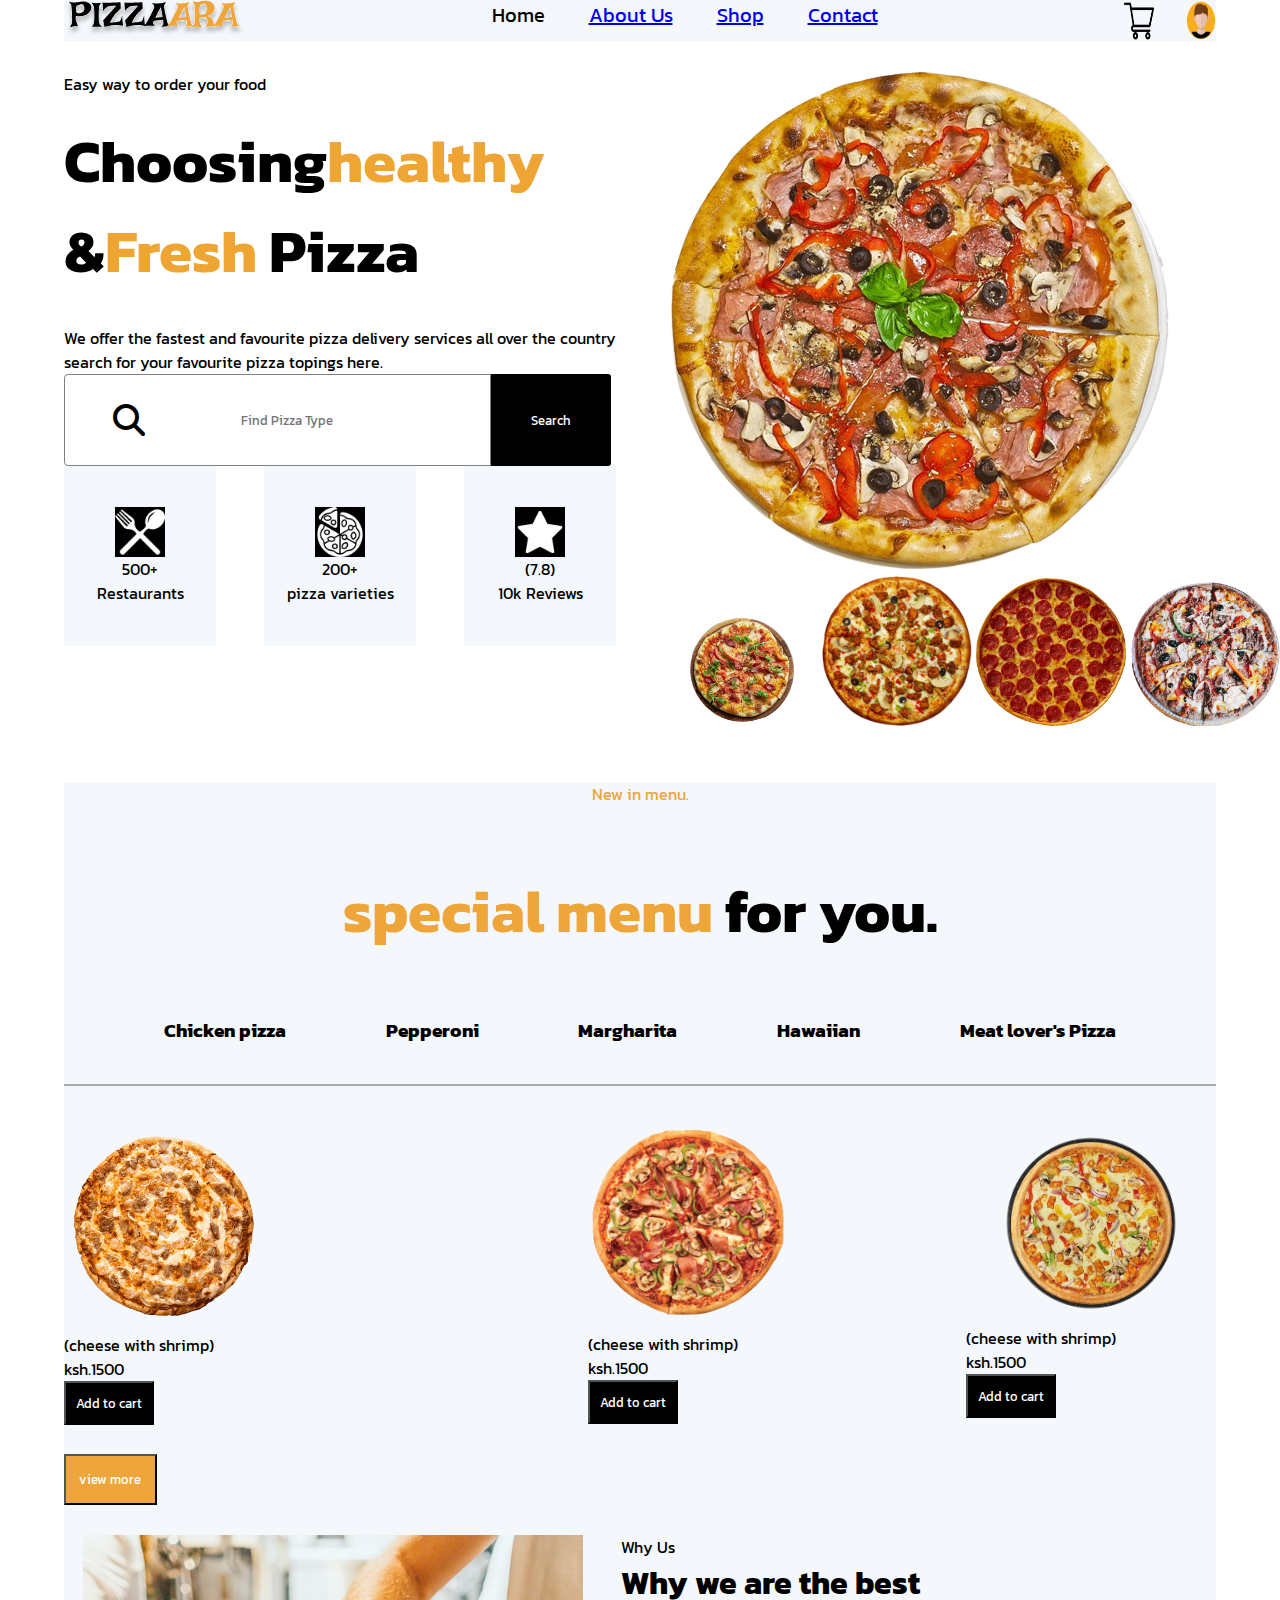
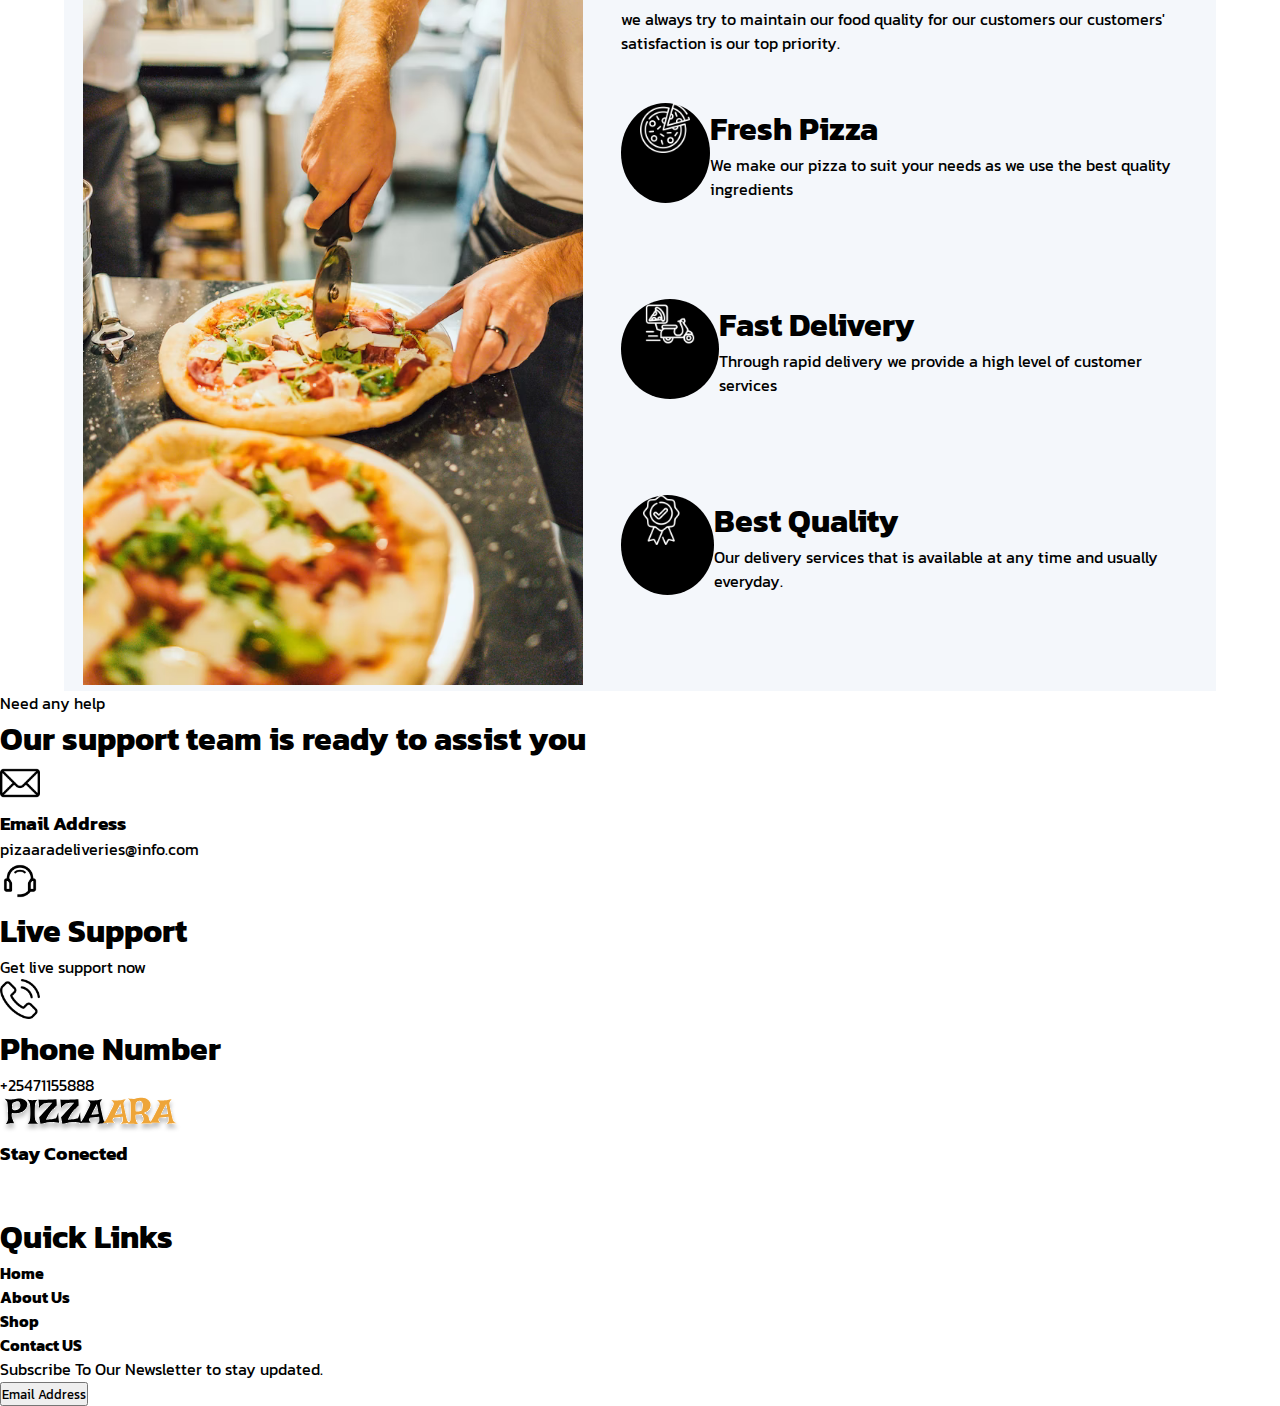
==== index.html @ da9a098f "corrected  an error" ====
<!DOCTYPE html>
<html lang="en">
  <head>
    <meta charset="UTF-8" />
    <meta name="viewport" content="width=device-width, initial-scale=1.0" />
    <link rel="stylesheet" href="//cdnjs.cloudflare.com/ajax/libs/font-awesome/6.5.1/css/all.min.css">
    <link rel="stylesheet" href="css/style.css" />
    <title>pizzara deliveries</title>
  </head>
  <body>
    <header>
      <nav>
        <div class="container">
          <div class="nav__container">
            <div class="nav__left">
              <img src="images/logo.svg" alt="pizzara logo" />
            </div>
            <div class="nav__center">
              <ul>
                <li class="nav__li">Home</li>
                <li><a href="#">About Us</a></li>
                <li><a href="#">Shop</a></li>
                <li><a href="#">Contact</a></li>
              </ul>
            </div>
            <div class="nav__right">
              <img src="images/shopping-cart.png" alt="cart icon"width="30px">
              <img src="images/avatar.png" alt="potrait icon" width="30px">
            </div>
          </div>
        </div>
      </nav>
      <hero>
        <div class="hero__left">
        <p>Easy way to order your food</p>
        <h1 class="hero__header">Choosing<span class="text__orange">healthy</span><br>&<span class=text__orange>Fresh</span> Pizza</h1>
        <p class="hero__left__paragraph">We offer the fastest and favourite pizza delivery services all over the country<br>search for your favourite pizza topings here.</p>
       <form class="form-container">
        <div class="hero__form">
        <i class="fa-solid fa-magnifying-glass"></i>
        <input type="search" placeholder="Find Pizza Type" />
        </div>
<div>
        <button class="btn-search">Search</button>
      </div>
        </form>
          <div class="hero__container">

        <div class="hero__cutlery">
          <img class=hero__image src="images/cutlery.png" alt="cutlery image"width="50px">
          <p>500+</p>
          <p>Restaurants</p>
                  </div>

<div class="hero__pizzasign">
  <img class="hero__image" src="images/varieties.png" alt="variety of pizza image"width="50px">
  <p>200+</p>
  <p>pizza varieties</p>
</div>

<div class="hero__starsign">
<img class="hero__image" src="images/star.png" alt="image of a star sign"width="50px">
<p>(7.8)</p>
<p>10k Reviews</p>
</div>
</div>
                </div>
      
      <div class="hero__right">
        <div class="hero__right__image">
          <img src="images/hero-pizza.png" alt="pizza image">
        </div>
          <img src="images/pizza-1.png" alt="pizza-1"width="150px">
          <img src="images/pizza-2.png" alt="pizza-2"width="150px">
          <img src="images/pizza-3.png" alt="pizza-3"width="150px">
          <img src="images/pizza-4.png" alt="pizza-4"width="150px">
        </div>
      
      </hero>
     
    </header>
    <main>

      <section class="menu">
        <div class="container">
          <div>
        
          <p style="color:#eea539;text-align: center;">New in menu.</p>
          <h1 style="text-align: center;font-size:60px;margin:1em 0;"><span style="color:#eea539">special menu</span> for you.</h1>
          </div>
          <div class="category">
           <h3>Chicken pizza</h3>
          <h3>Pepperoni</h3>
          <h3>Margharita</h3>
          <h3>Hawaiian</h3>
          <h3>Meat lover's Pizza</h3>
          </div>
          <div class="category-border"></div>

<div class="menu__container">
          <div class="bbq__image">
          <img src="images/barbecue-chicken-pizza.png" alt="chicken-pizza image"width=200px>
          <P>(cheese with shrimp)</p>
            <p>ksh.1500</p>
            <button class="image__button">Add to cart</button>

          </div>
          <div class="tandoori__image">
            <img src="images/tandoori-chicken.png" alt="tandoori image"width=200px>
            <p>(cheese with shrimp)</p>
            <p>ksh.1500</p>
            <button class="image__button">Add to cart</button>
          </div>

          <div class="kebab__image">
            <img src="images/chicken-kebab.png" alt="kebab pizza"width=250px>
            <p>(cheese with shrimp)</p>
            <p>ksh.1500</p>
            <button class="image__button">Add to cart</button>
          </div>
</div>
        <div>
        <button class="button__menu" >view more</button>
        </div>
        <section>
                  <div class="menu__contents">
                    
        <div class="menu__contents__left">
<img  src="images/why-us.png" alt="why-us image"width="500px">
        </div>

        <div class="menu__contents__right">
          <div>
            <p>Why Us</p>
            <h1>Why we are the best</h1>
            <p>we always try to maintain our food quality for our customers
              our customers' satisfaction is our top priority.
            </p>
          </div>
<div class="menu__contents__rightcontent">
          <div class="menu__contents__right__images">
            <div class="menu__contents__right__images-img">
            <img class="image" src="images/fresh-pizza.png" alt="pizza image"width="50px">
          </div>
          <div class="menu__contents__right__images-text">
            <h1>Fresh Pizza</h1>
            <p>We make our pizza to suit your needs as 
              we use the best quality ingredients
            </p>
          </div>
          </div>

          <div class="menu__contents__right__images">
            <div class="menu__contents__right__images-img">
            <img  class="image" src="images/fast-delivery.png" alt="delivery"width="50px">
          </div>
          <div class="menu__contents__right__images-text">
            <h1>Fast Delivery</h1>
            <p>Through rapid delivery we provide a high 
              level of customer services
            </p>
          </div>
          </div>
         

          <div class="menu__contents__right__images">
            <div class="menu__contents__right__images-img">
            <img  class="image" src="images/quality.png" alt="quality"width="50px">
            </div>
            <div class="menu__contents__right__images-text">
            <h1>Best Quality</h1>
            <p>Our delivery services that is available at
              any time and usually everyday.
            </p>
          </div>
          </div>
        </div>
        </div>
        </div>

        

    </main>
    <footer>
    <section>
      <div class="footer__head">
      <div>
        <p>Need any help</p>
        <h1>Our support team is ready to assist you</h1>
      </div>

      <div>
        <img src="images/mail.png" alt="mail image"width="40px">
        <h3>Email Address</h3>
        <p>pizaaradeliveries@info.com</p>
      </div>

      <div>
        <img src="images/live-support.png" alt="live-support image"width="40px">
        <h1>Live Support</h1>
        <p>Get live support now</p>
      </div>

      <div>
       <img src="images/phone.png" alt="phone image"width="40px">
       <h1>Phone Number</h1>
       <p>+25471155888</p>
      </div>
      </div>
    </section>

    <section>
      <div>
        <img src="images/logo.svg" alt="logo image">
        <h3>Stay Conected</h3>
        <img src="images/facebook.png" alt="facebook__image"width="40px">
        <img src="images/instagram.png" alt="instagram image"width="40px">
        <img src="images/twitter.png" alt="twitter__image"width="40px">
        <img src="images/linkedin.png" alt="linked__image"width="40px">

      </div>

      <div>
        <h1>Quick Links</h1>
        <h4>Home</h4>
        <h4>About Us</h4>
        <h4>Shop</h4>
        <h4>Contact US</h4>
      </div>

      <div>
        <p>Subscribe To Our Newsletter to stay updated.</p>
        <button>Email Address</button>
      </div>
    </section>

    </footer>
  </body>
</html>
---- css/style.css ----
@import url("sections/header.css");
@import url("sections/menu.css");
@import url("sections/footer.css");

@import url('https://fonts.googleapis.com/css2?family=IBM+Plex+Sans&family=Josefin+Sans&family=Kanit:wght@300&display=swap');
*{
  font-family:"kanit",sans-serif;
}


* {
  margin: 0;
  padding: 0;
  box-sizing: border-box;
}

.container{
    width: 90%;
    margin:0 auto;
    background-color:#F4F7FB;
}
.container2{
    width:90%;
    margin-left:10px;
}

.text__orange{
  color:#EEA534;
}
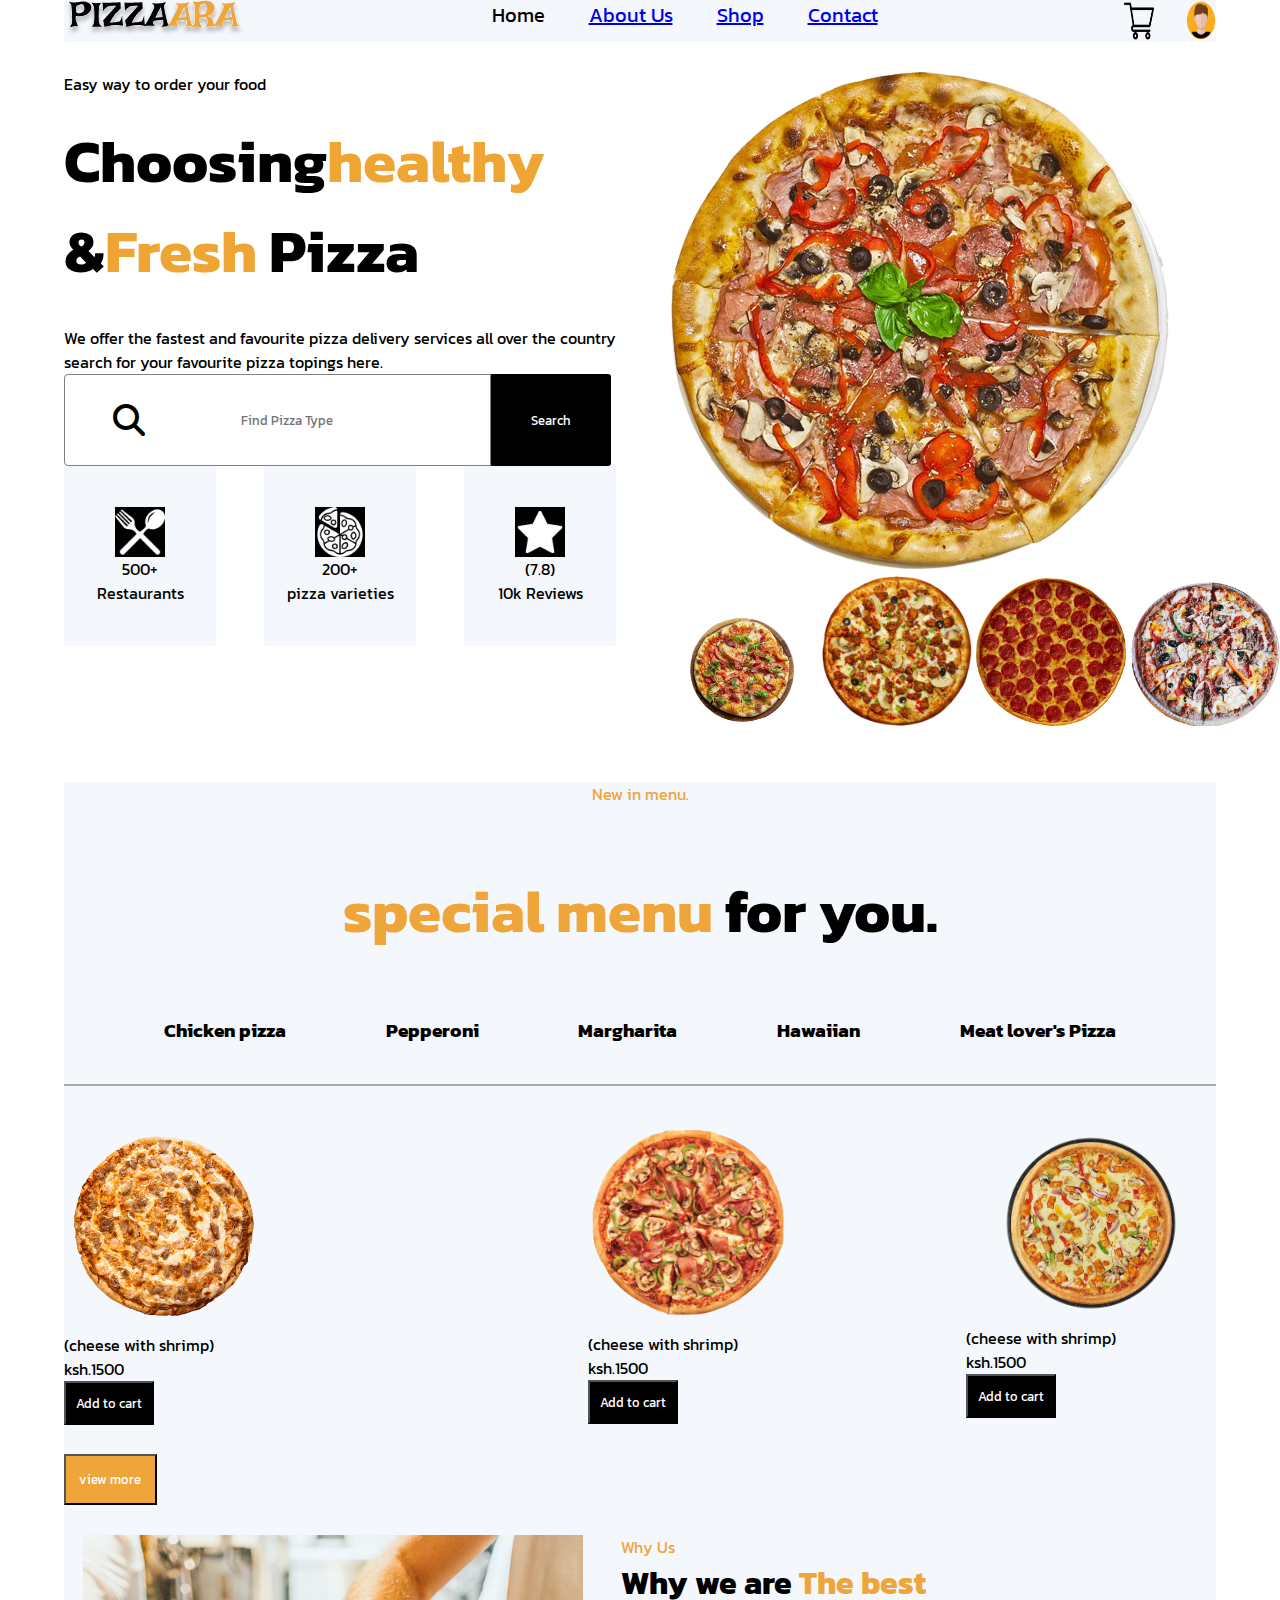
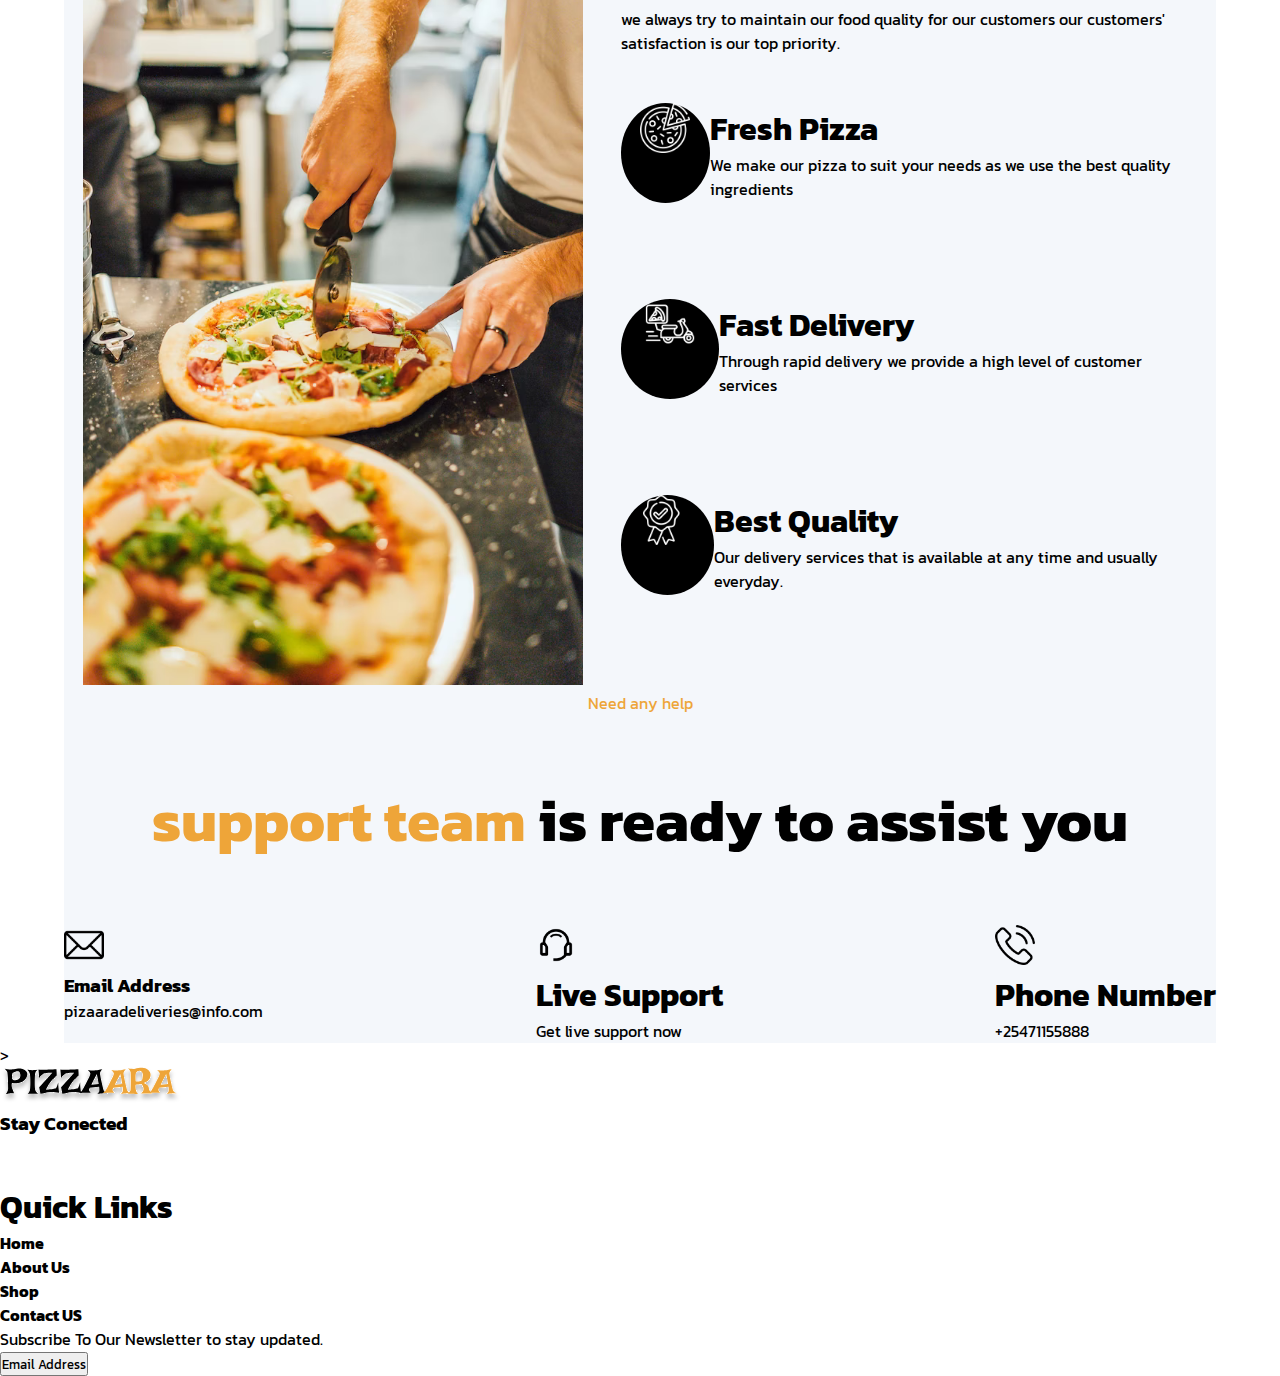
==== commit 03388575: "added a footer section" ====
--- a/index.html
+++ b/index.html
@@ -131,8 +131,8 @@
 
         <div class="menu__contents__right">
           <div>
-            <p>Why Us</p>
-            <h1>Why we are the best</h1>
+            <p class="why">Why Us</p>
+            <h1>Why we are <span style="color: #eea539">The best</span></h1>
             <p>we always try to maintain our food quality for our customers
               our customers' satisfaction is our top priority.
             </p>
@@ -178,38 +178,52 @@
         </div>
         </div>
 
-        
-
+
+    </section>
     </main>
+
+<section>
+  <div class="section__help">
+  <div class="container">
+    
+      <div>
+          <p style="color:#eea539;text-align:center;"><span style="color: #eea539">Need any help</span></p>
+          <h1 style="text-align: center;font-size: 60px;margin:1em 0;"><span style="color: #eea539;">support team</span> is ready to assist you</h1>
+      </div>
+    <div class="help__contents">
+        <div class="help__mail">
+          <div>
+          <img src="images/mail.png" alt="mail image"width="40px">
+          </div>
+          <h3>Email Address</h3>
+          <p>pizaaradeliveries@info.com</p>
+        </div>
+    
+        <div class="help__support">
+          <div>
+          <img src="images/live-support.png" alt="live-support image"width="40px">
+          </div>
+          <h1>Live Support</h1>
+          <p>Get live support now</p>
+        </div>
+    
+        <div class="help__phone">
+          <div>
+         <img src="images/phone.png" alt="phone image"width="40px">
+          </div>
+         <h1>Phone Number</h1>
+         <p>+25471155888</p>
+        </div>
+    </div>
+  </div>
+</div>
+</section>
+    
+
     <footer>
+
     <section>
-      <div class="footer__head">
-      <div>
-        <p>Need any help</p>
-        <h1>Our support team is ready to assist you</h1>
-      </div>
-
-      <div>
-        <img src="images/mail.png" alt="mail image"width="40px">
-        <h3>Email Address</h3>
-        <p>pizaaradeliveries@info.com</p>
-      </div>
-
-      <div>
-        <img src="images/live-support.png" alt="live-support image"width="40px">
-        <h1>Live Support</h1>
-        <p>Get live support now</p>
-      </div>
-
-      <div>
-       <img src="images/phone.png" alt="phone image"width="40px">
-       <h1>Phone Number</h1>
-       <p>+25471155888</p>
-      </div>
-      </div>
-    </section>
-
-    <section>
+      <div class="section__container">>
       <div>
         <img src="images/logo.svg" alt="logo image">
         <h3>Stay Conected</h3>
@@ -232,6 +246,7 @@
         <p>Subscribe To Our Newsletter to stay updated.</p>
         <button>Email Address</button>
       </div>
+      </div>
     </section>
 
     </footer>
--- a/css/style.css
+++ b/css/style.css
@@ -1,6 +1,8 @@
 @import url("sections/header.css");
 @import url("sections/menu.css");
 @import url("sections/footer.css");
+@import url("sections/help.css");
+
 
 @import url('https://fonts.googleapis.com/css2?family=IBM+Plex+Sans&family=Josefin+Sans&family=Kanit:wght@300&display=swap');
 *{
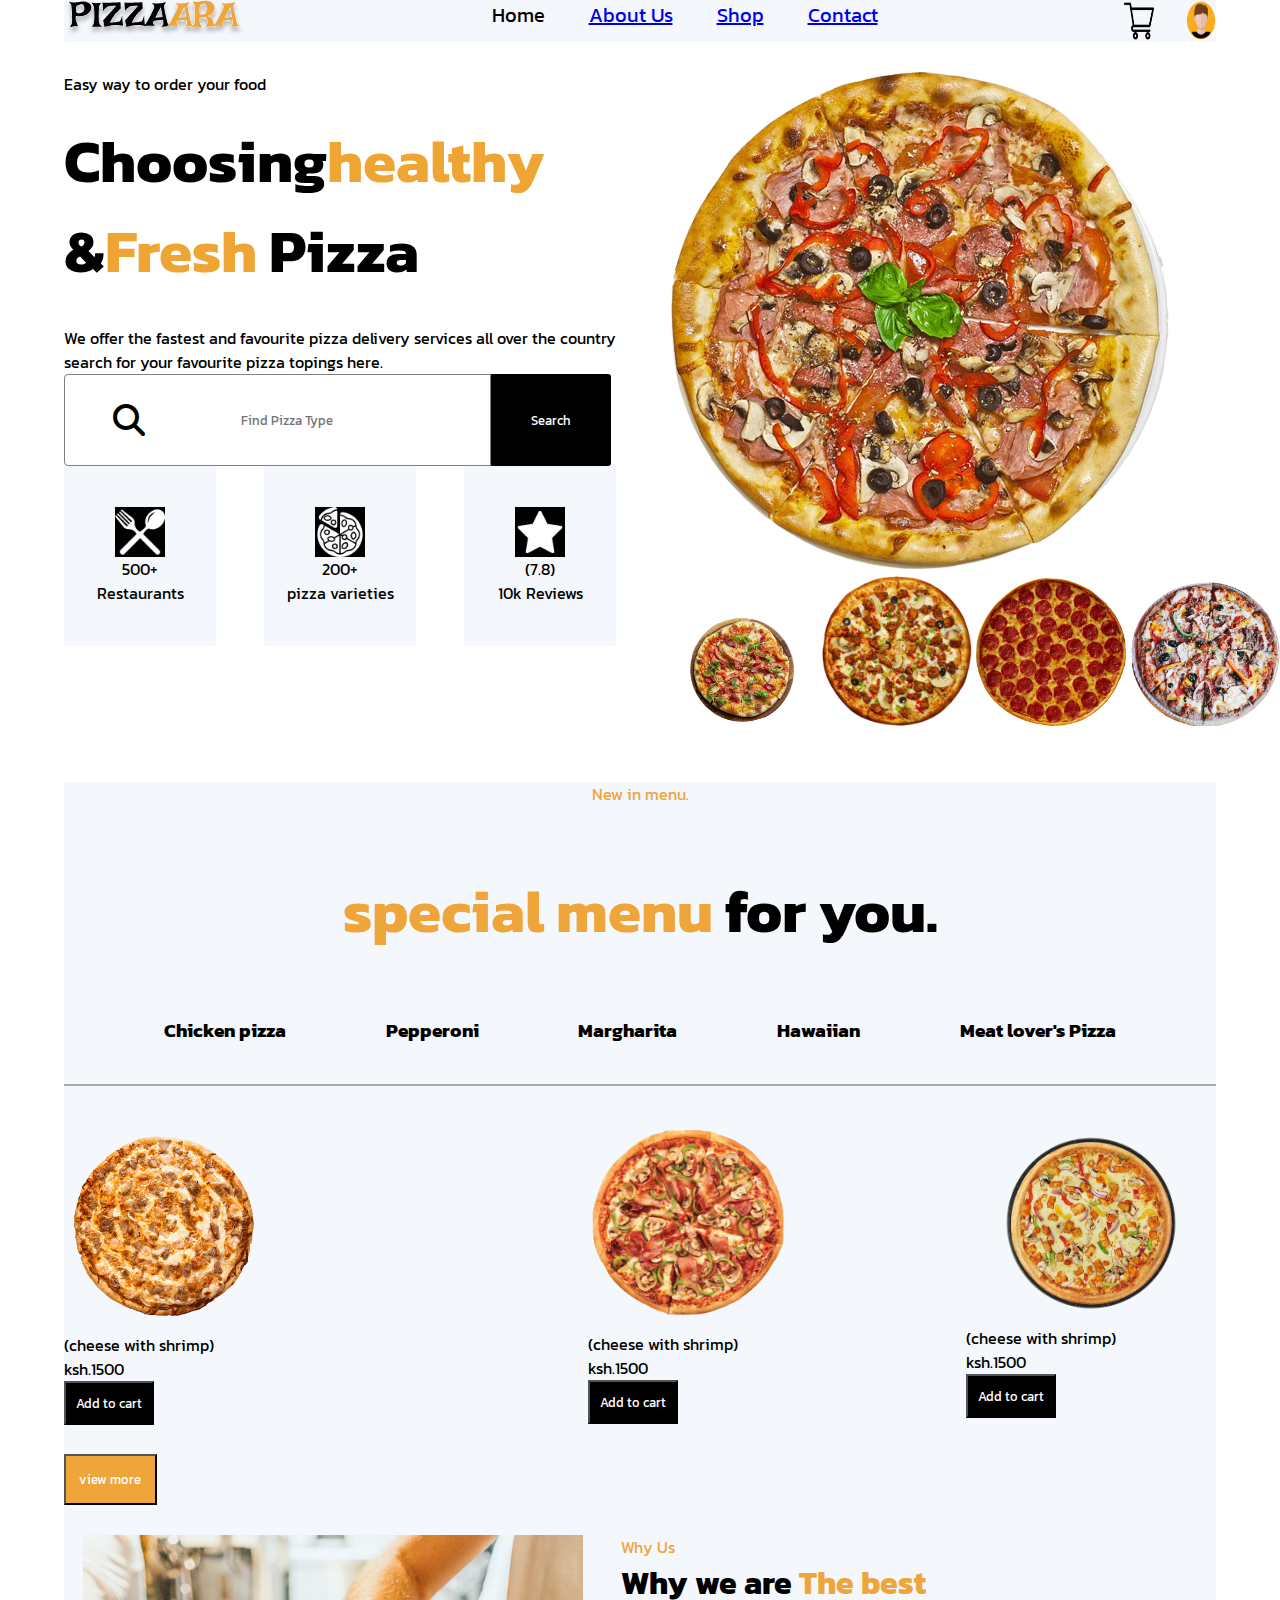
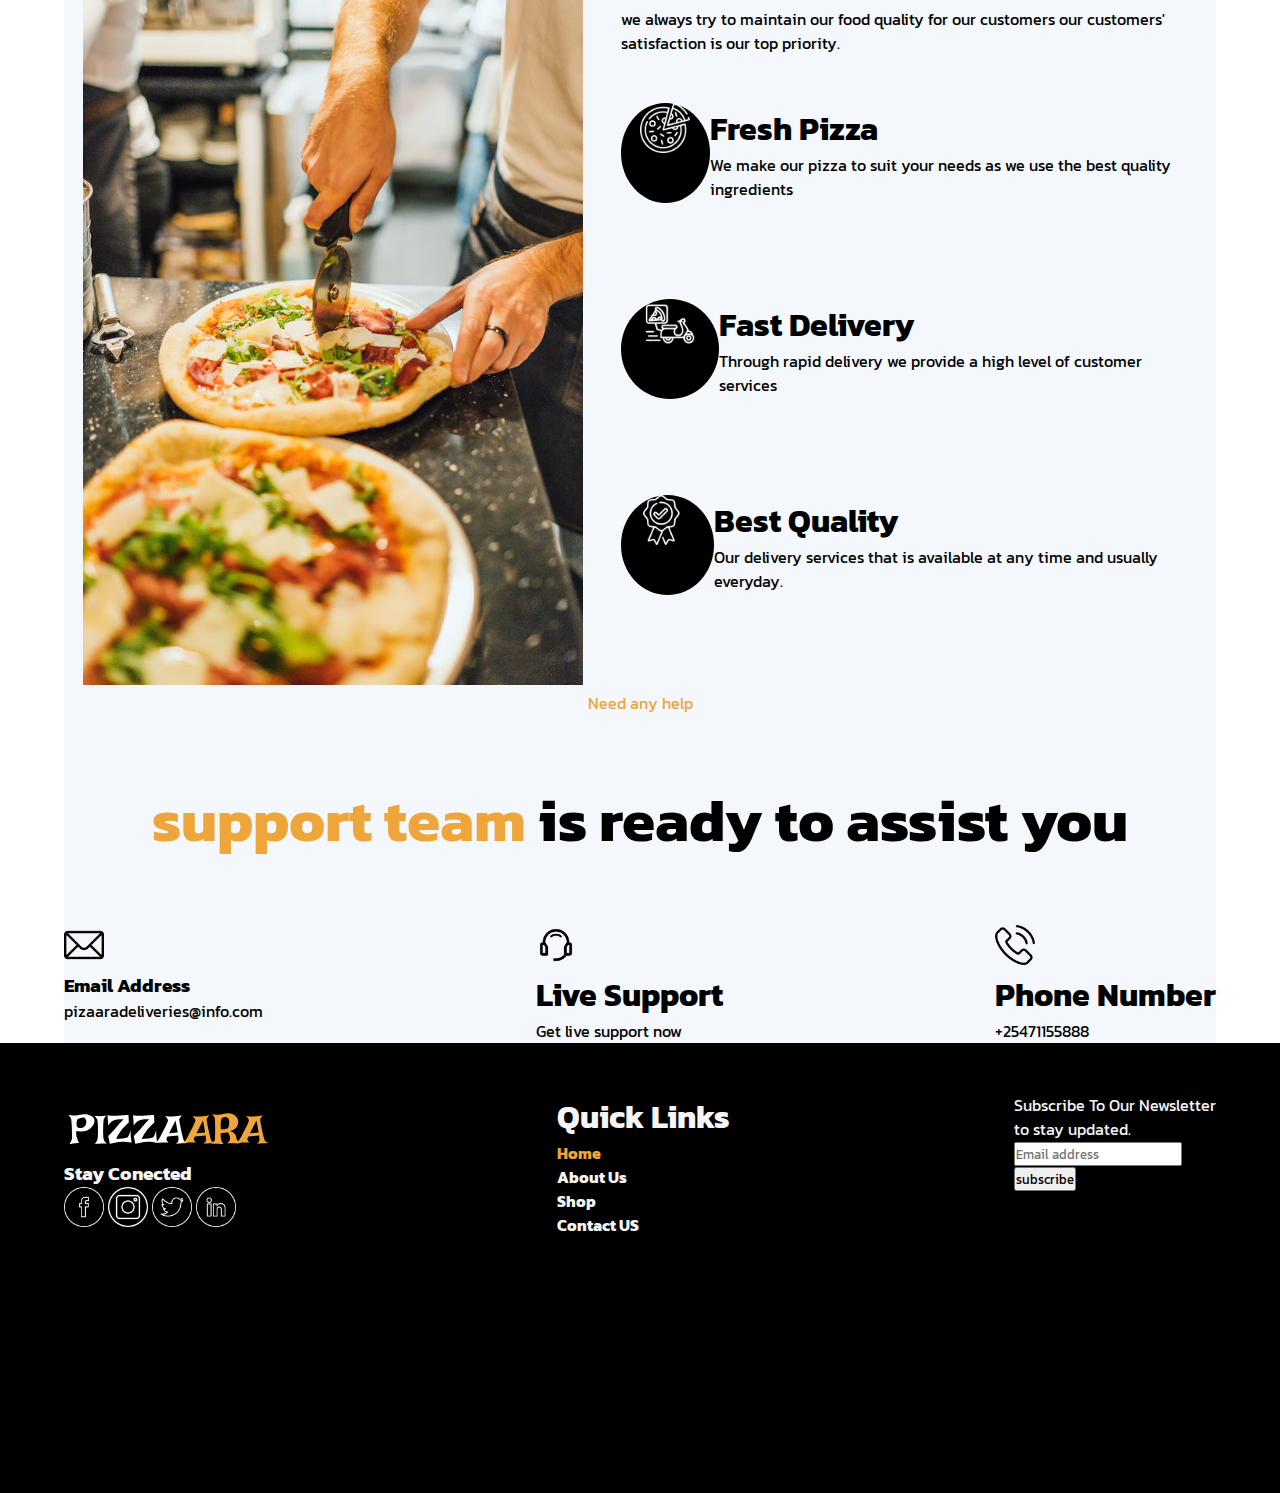
==== commit 3501640a: "started a pdf" ====
--- a/index.html
+++ b/index.html
@@ -219,33 +219,42 @@
 </div>
 </section>
     
-
     <footer>
 
     <section>
-      <div class="section__container">>
-      <div>
-        <img src="images/logo.svg" alt="logo image">
+      <div class="footer__container">
+        <div class="footer__contents">
+      <div class="footer__left">
+        <img class="footer__image" src="images/logo_light.svg" alt="logo image">
         <h3>Stay Conected</h3>
-        <img src="images/facebook.png" alt="facebook__image"width="40px">
-        <img src="images/instagram.png" alt="instagram image"width="40px">
-        <img src="images/twitter.png" alt="twitter__image"width="40px">
-        <img src="images/linkedin.png" alt="linked__image"width="40px">
-
-      </div>
-
-      <div>
+        <img class="footer__image" src="images/facebook.png" alt="facebook__image"width="40px">
+        <img class="footer__image" src="images/instagram.png" alt="instagram image"width="40px">
+        <img class="footer__image" src="images/twitter.png" alt="twitter__image"width="40px">
+        <img class="footer__image" src="images/linkedin.png" alt="linked__image"width="40px">
+
+      </div>
+
+      <div class="footer__center">
         <h1>Quick Links</h1>
-        <h4>Home</h4>
+        <h4 style="color: #eea539;">Home</h4>
         <h4>About Us</h4>
         <h4>Shop</h4>
         <h4>Contact US</h4>
       </div>
 
-      <div>
-        <p>Subscribe To Our Newsletter to stay updated.</p>
-        <button>Email Address</button>
-      </div>
+      <div class="footer__right">
+        <p>Subscribe To Our Newsletter<br> 
+          to stay updated.</p>
+          <form class="footer__right__container">
+            <div class="footer__form">
+              <input type="subscribe" placeholder="Email address"> 
+            </div>
+         <div>
+        <button class="btn__subscribe">subscribe</button>
+         </div>
+      </form>
+      </div>
+        </div>
       </div>
     </section>
 
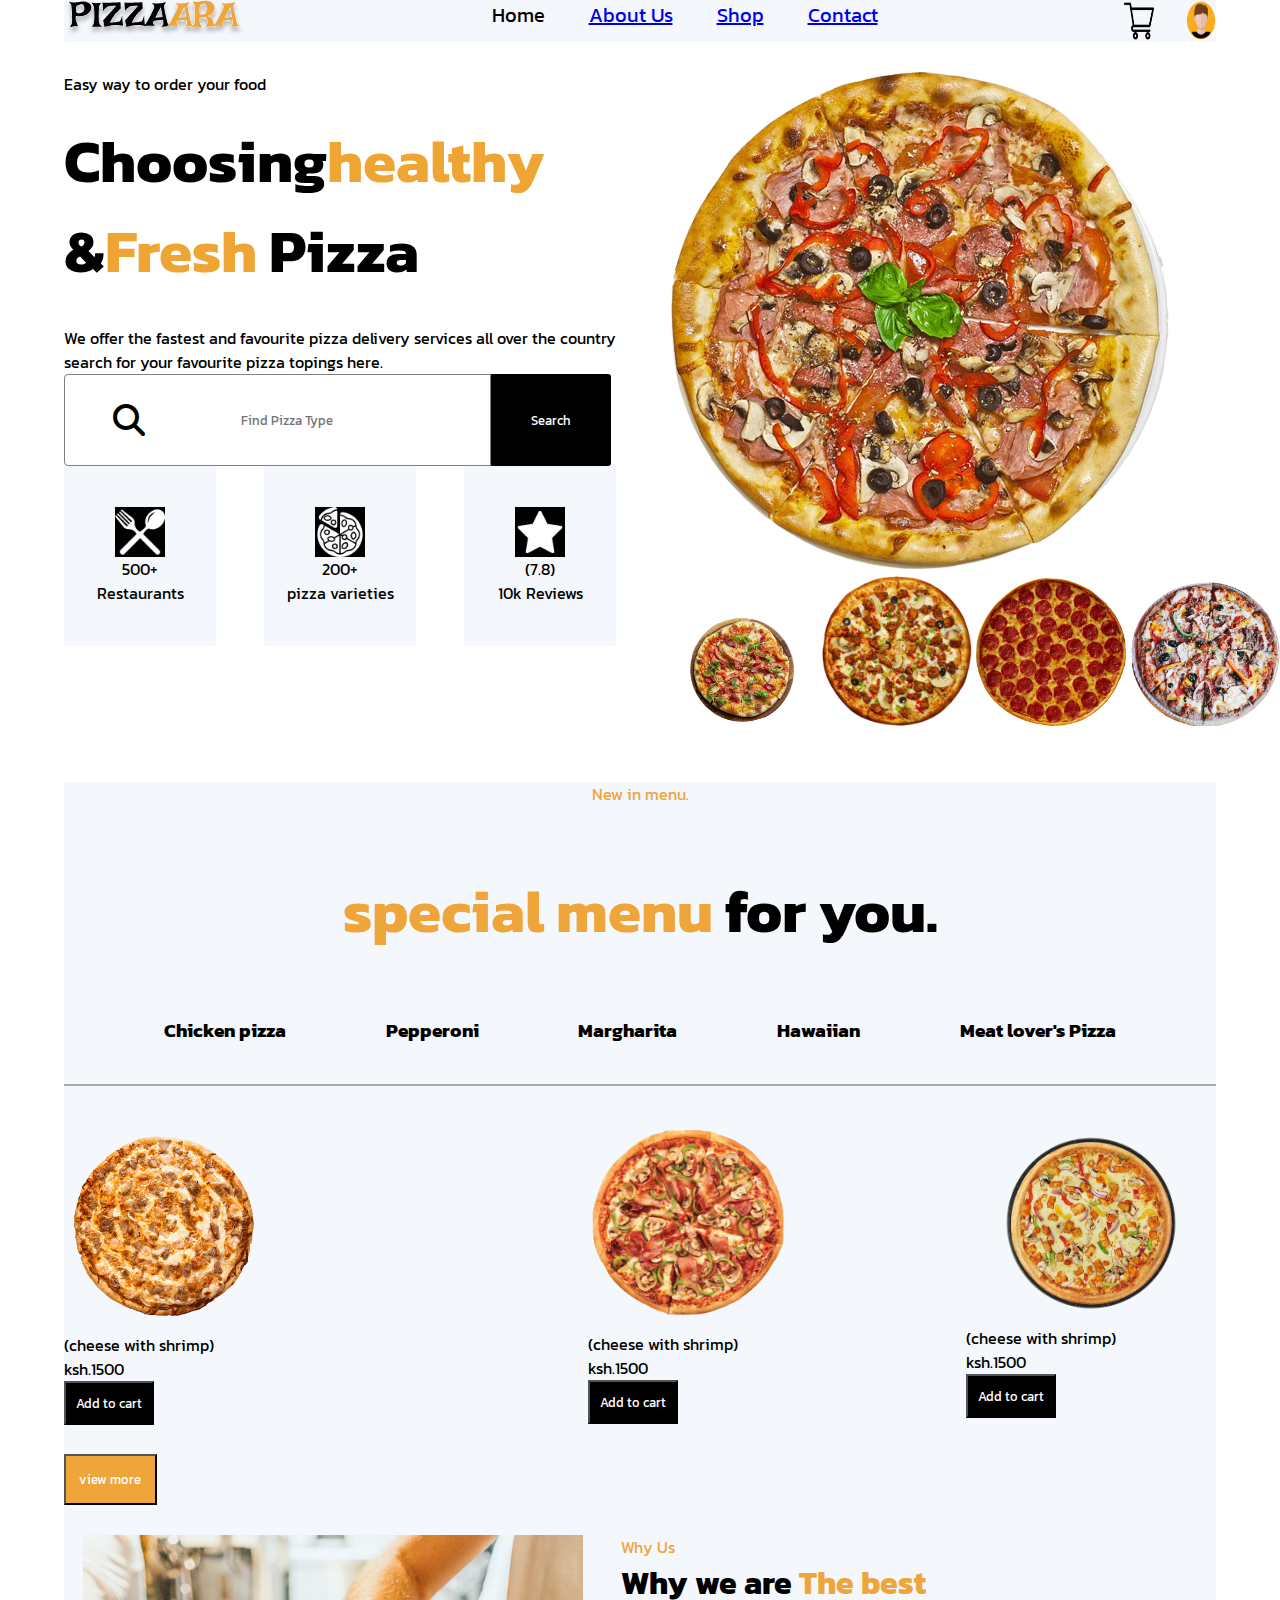
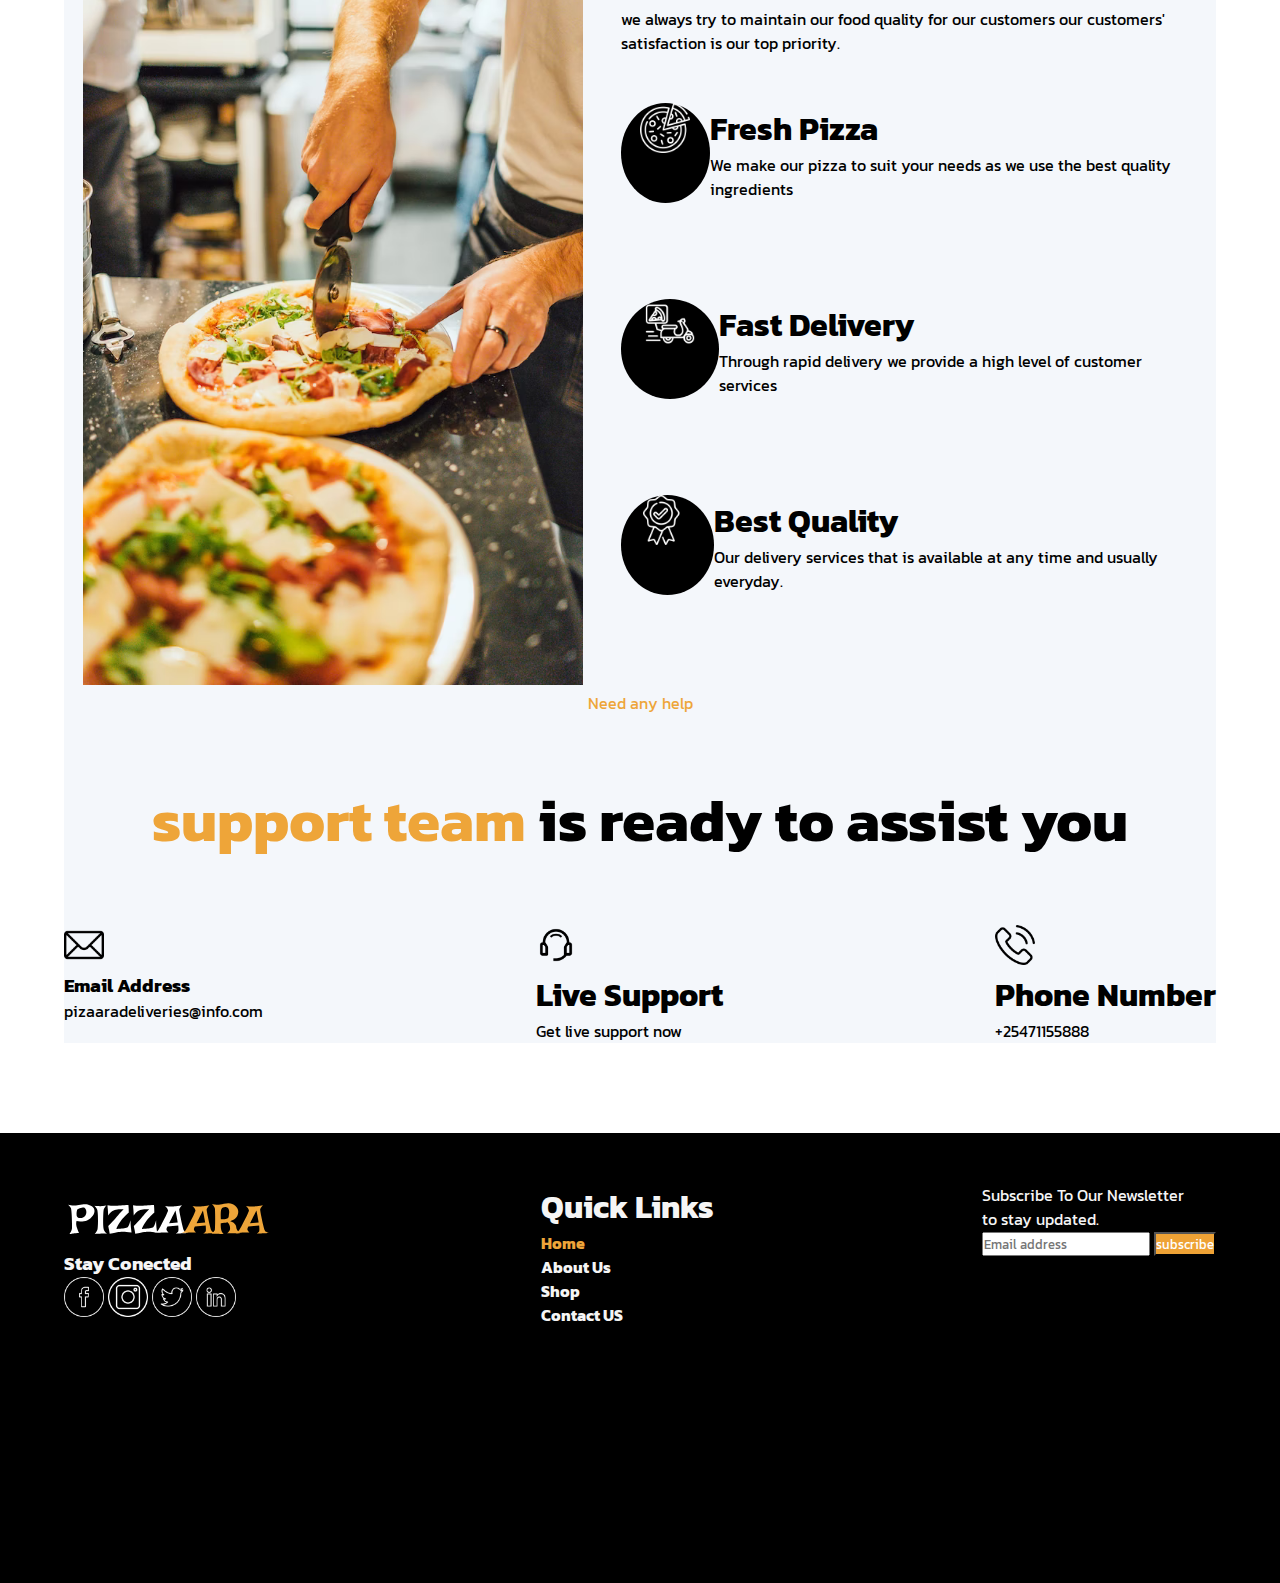
==== commit c212c31b: "put  button" ====
--- a/index.html
+++ b/index.html
@@ -246,13 +246,11 @@
         <p>Subscribe To Our Newsletter<br> 
           to stay updated.</p>
           <form class="footer__right__container">
-            <div class="footer__form">
+            <!-- <div class="footer__form"> -->
               <input type="subscribe" placeholder="Email address"> 
-            </div>
-         <div>
         <button class="btn__subscribe">subscribe</button>
          </div>
-      </form>
+      <!-- </form> -->
       </div>
         </div>
       </div>
--- a/css/style.css
+++ b/css/style.css
@@ -29,5 +29,7 @@
 .text__orange{
   color:#EEA534;
 }
+@media screen and (max-width:414px){
+  
+}
 
-
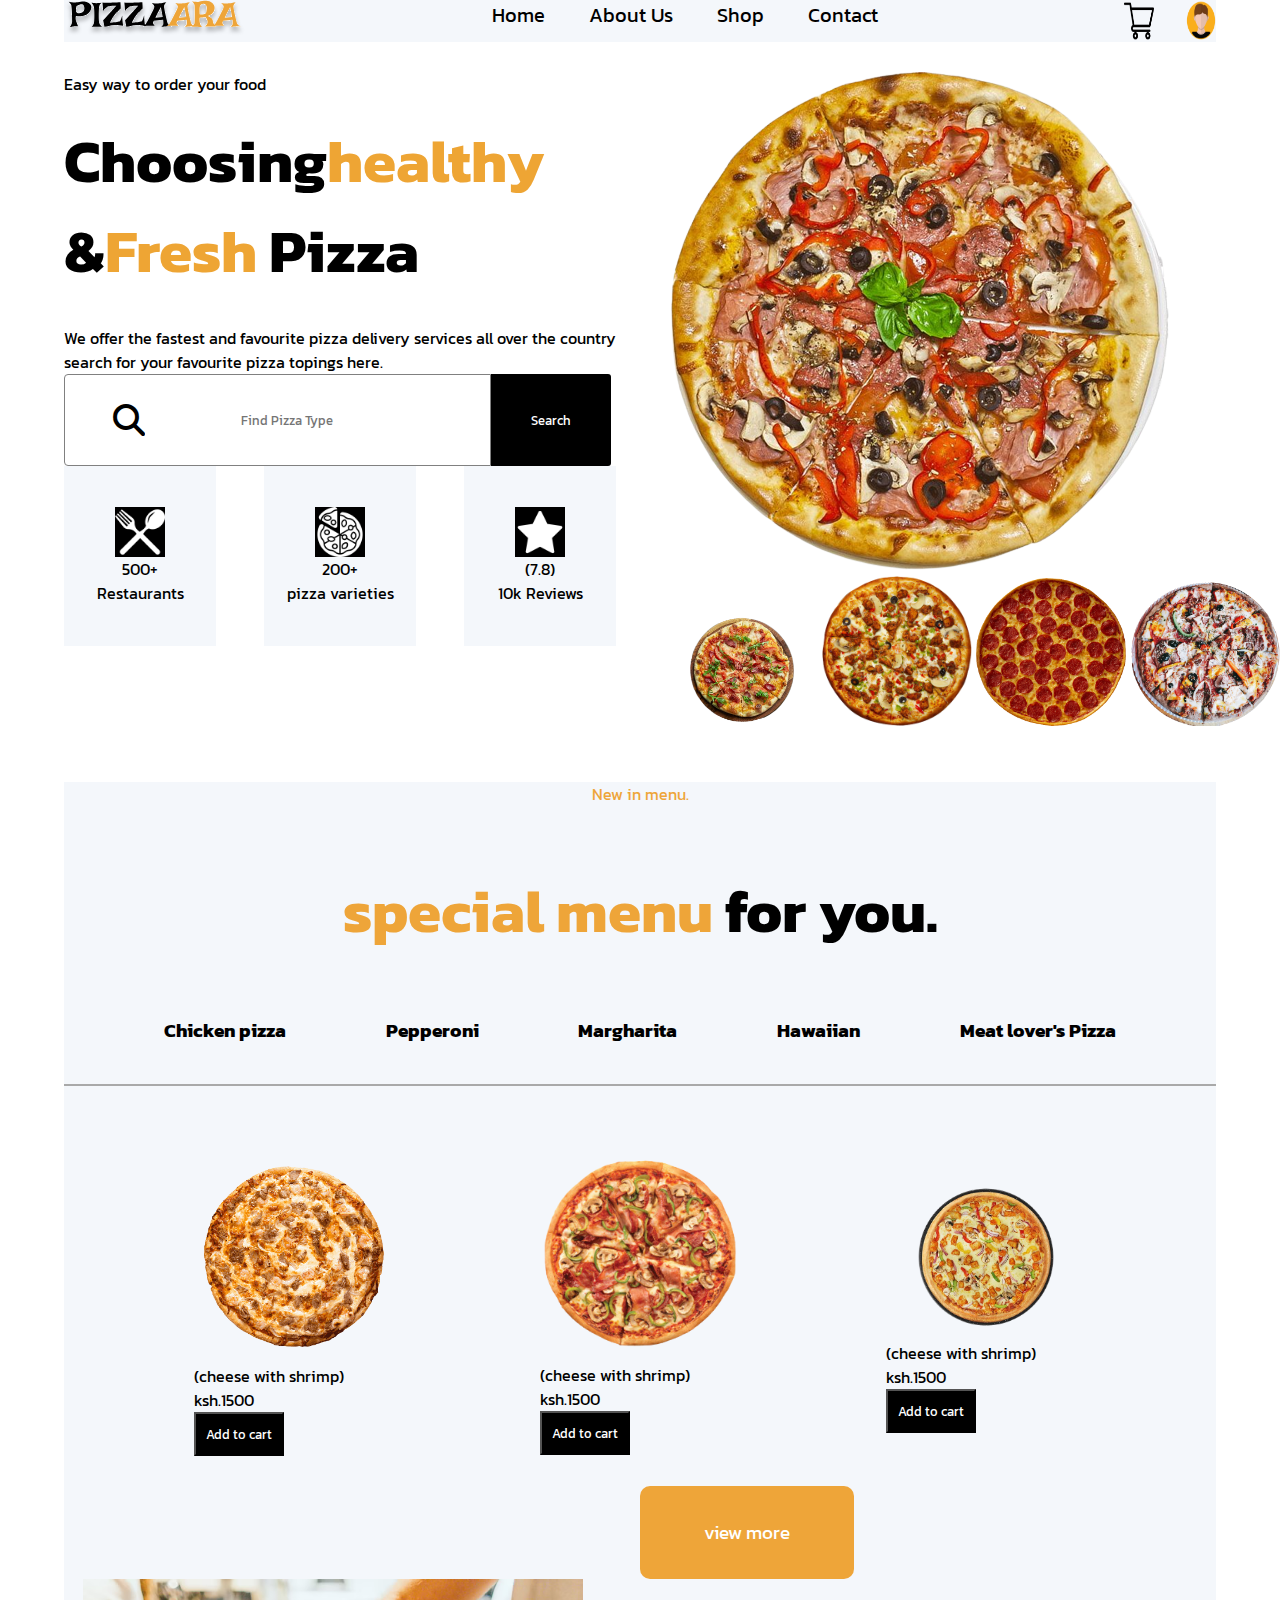
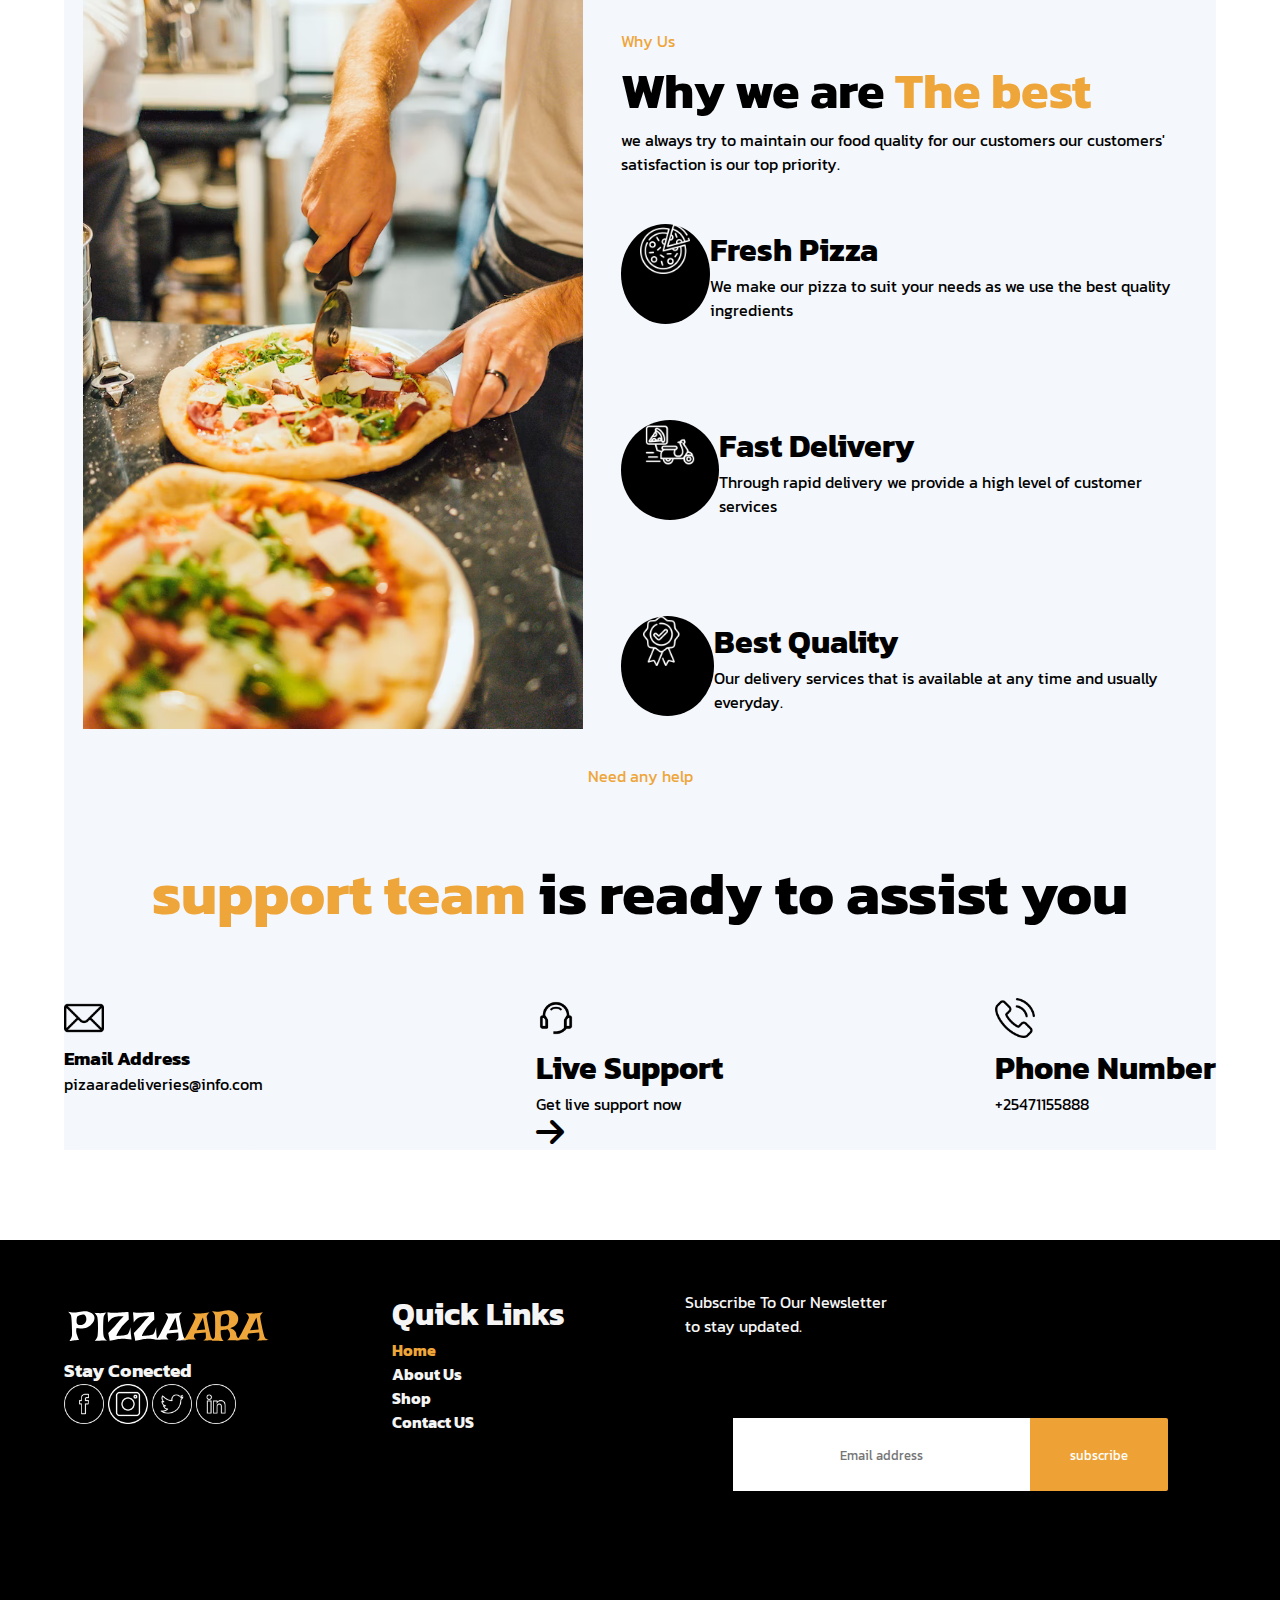
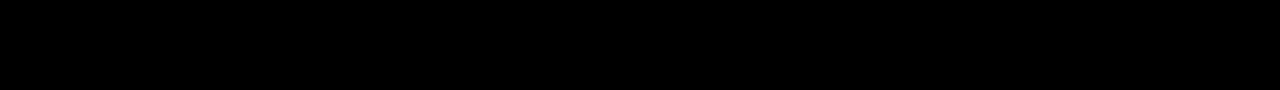
==== commit 96d0cf8e: "changed image size" ====
--- a/index.html
+++ b/index.html
@@ -96,25 +96,25 @@
           <h3>Meat lover's Pizza</h3>
           </div>
           <div class="category-border"></div>
-
+<div class="container">
 <div class="menu__container">
           <div class="bbq__image">
           <img src="images/barbecue-chicken-pizza.png" alt="chicken-pizza image"width=200px>
-          <P>(cheese with shrimp)</p>
+          <P class="text_gray">(cheese with shrimp)</p>
             <p>ksh.1500</p>
             <button class="image__button">Add to cart</button>
 
           </div>
           <div class="tandoori__image">
             <img src="images/tandoori-chicken.png" alt="tandoori image"width=200px>
-            <p>(cheese with shrimp)</p>
+            <p class="text_gray">(cheese with shrimp)</p>
             <p>ksh.1500</p>
             <button class="image__button">Add to cart</button>
           </div>
 
           <div class="kebab__image">
-            <img src="images/chicken-kebab.png" alt="kebab pizza"width=250px>
-            <p>(cheese with shrimp)</p>
+            <img src="images/chicken-kebab.png" alt="kebab pizza"width=200px>
+            <p class="text_gray">(cheese with shrimp)</p>
             <p>ksh.1500</p>
             <button class="image__button">Add to cart</button>
           </div>
@@ -122,6 +122,7 @@
         <div>
         <button class="button__menu" >view more</button>
         </div>
+      </div>
         <section>
                   <div class="menu__contents">
                     
@@ -132,7 +133,7 @@
         <div class="menu__contents__right">
           <div>
             <p class="why">Why Us</p>
-            <h1>Why we are <span style="color: #eea539">The best</span></h1>
+            <h1 class="menu__contents__right__h1">Why we are <span style="color: #eea539;">The best</span></h1>
             <p>we always try to maintain our food quality for our customers
               our customers' satisfaction is our top priority.
             </p>
@@ -205,6 +206,7 @@
           </div>
           <h1>Live Support</h1>
           <p>Get live support now</p>
+          <i class="fa-solid fa-arrow-right"></i>
         </div>
     
         <div class="help__phone">
@@ -243,14 +245,14 @@
       </div>
 
       <div class="footer__right">
-        <p>Subscribe To Our Newsletter<br> 
+        <p class="footer__right__paragraph">Subscribe To Our Newsletter<br> 
           to stay updated.</p>
           <form class="footer__right__container">
-            <!-- <div class="footer__form"> -->
+            <div class="footer__form">
               <input type="subscribe" placeholder="Email address"> 
         <button class="btn__subscribe">subscribe</button>
          </div>
-      <!-- </form> -->
+      </form>
       </div>
         </div>
       </div>
--- a/css/style.css
+++ b/css/style.css
@@ -23,13 +23,16 @@
 }
 .container2{
     width:90%;
-    margin-left:10px;
+    margin:0 auto;
+
 }
 
 .text__orange{
   color:#EEA534;
 }
 @media screen and (max-width:414px){
-  
+  .footer__container{
+    
+  }
 }
 
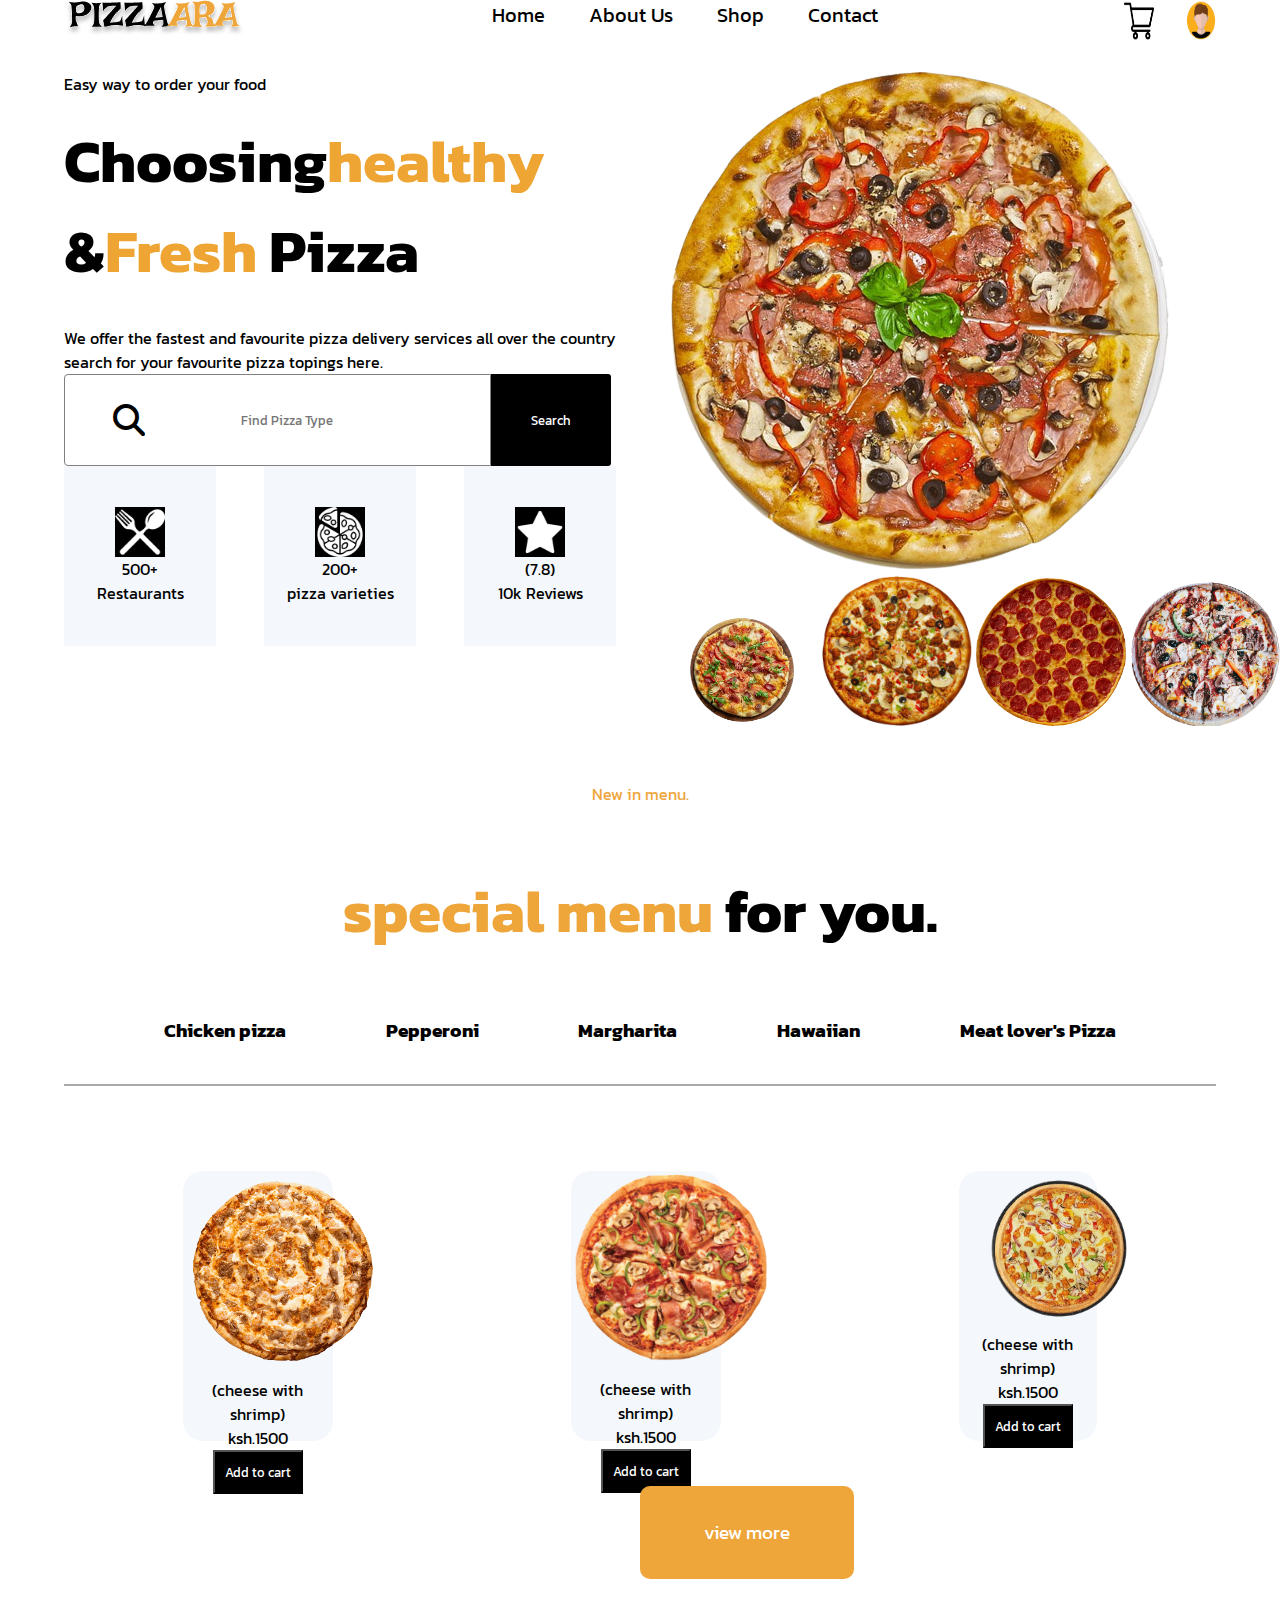
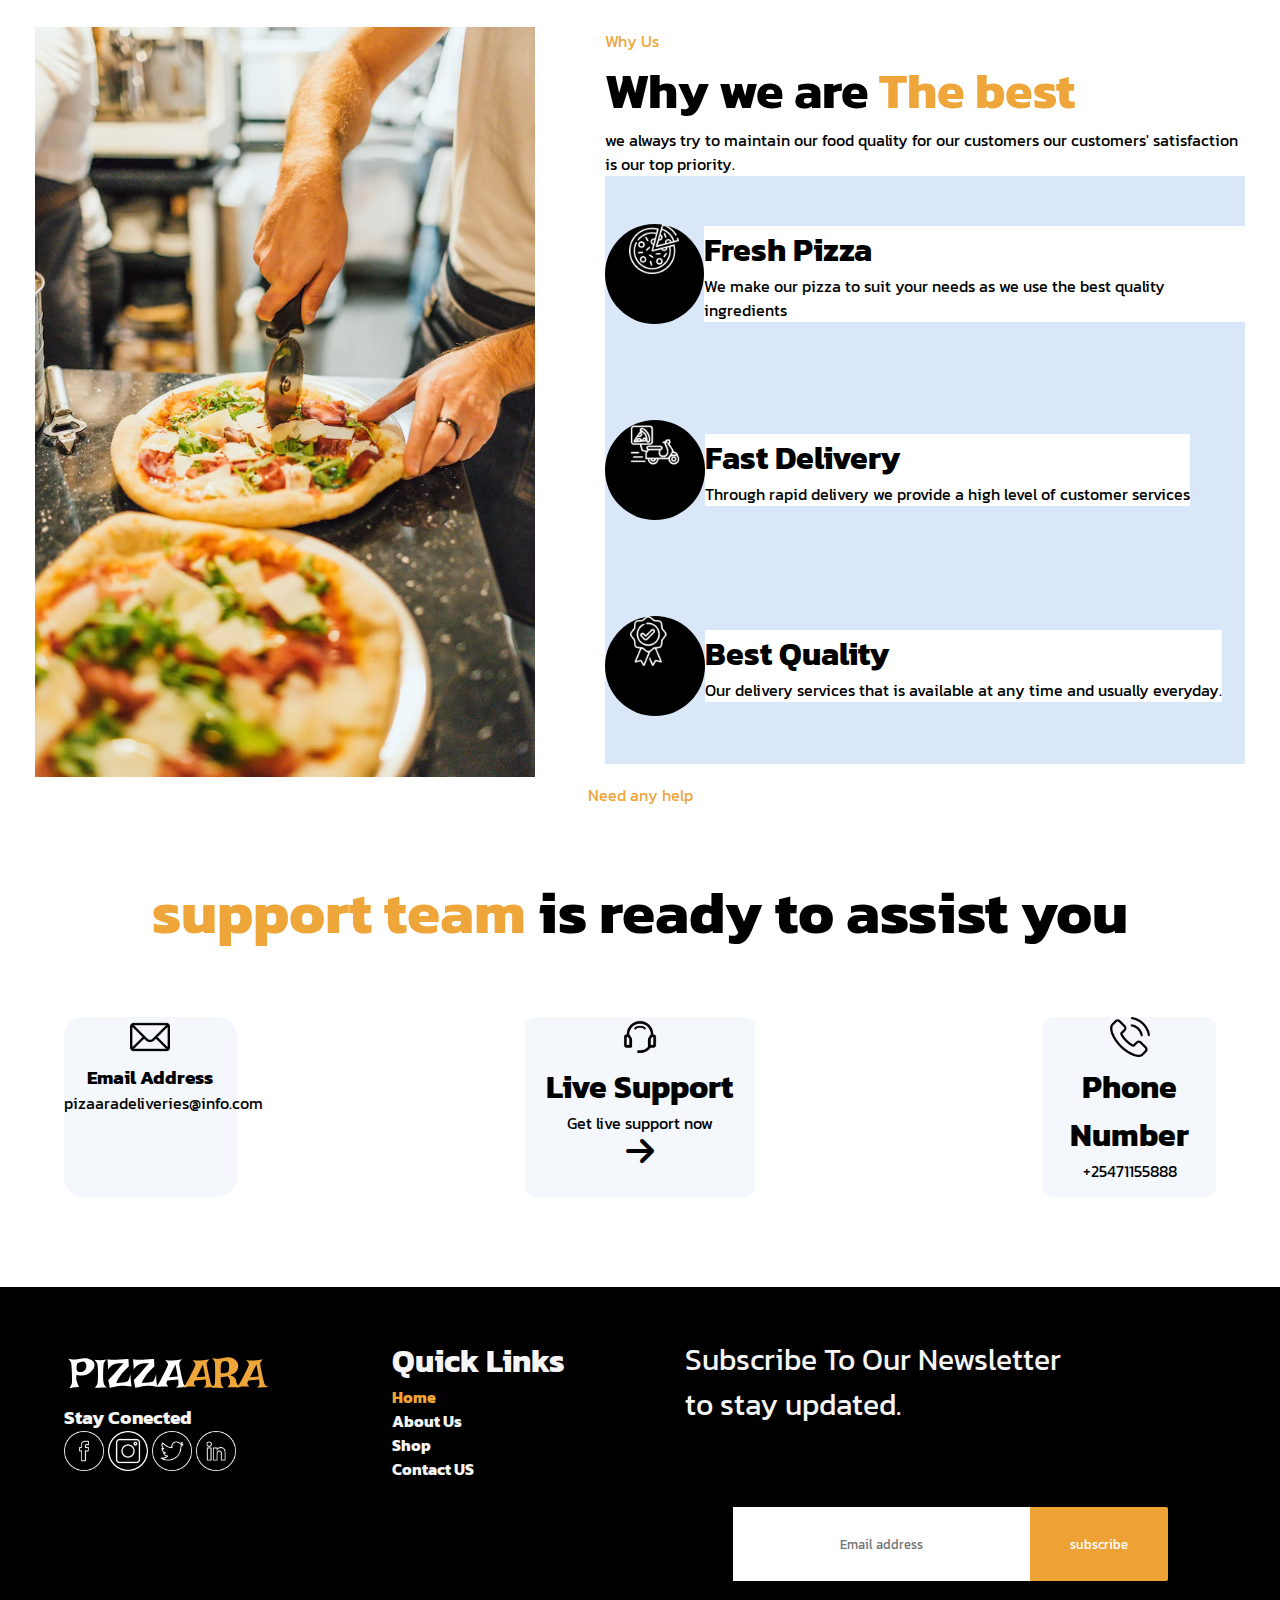
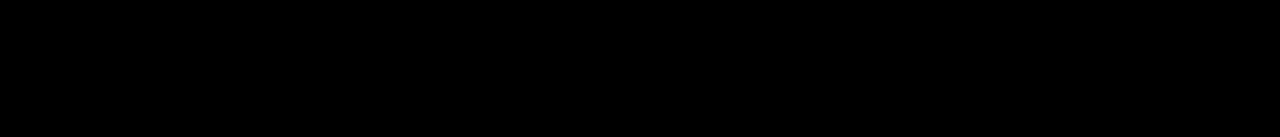
==== commit 3a2e0aee: "added an icon" ====
--- a/index.html
+++ b/index.html
@@ -96,6 +96,9 @@
           <h3>Meat lover's Pizza</h3>
           </div>
           <div class="category-border"></div>
+        </section>
+
+        <section>
 <div class="container">
 <div class="menu__container">
           <div class="bbq__image">
@@ -123,6 +126,8 @@
         <button class="button__menu" >view more</button>
         </div>
       </div>
+        </section>
+
         <section>
                   <div class="menu__contents">
                     
@@ -138,7 +143,8 @@
               our customers' satisfaction is our top priority.
             </p>
           </div>
-<div class="menu__contents__rightcontent">
+
+<div class="menu__contents__right__content">
           <div class="menu__contents__right__images">
             <div class="menu__contents__right__images-img">
             <img class="image" src="images/fresh-pizza.png" alt="pizza image"width="50px">
@@ -152,6 +158,7 @@
           </div>
 
           <div class="menu__contents__right__images">
+            
             <div class="menu__contents__right__images-img">
             <img  class="image" src="images/fast-delivery.png" alt="delivery"width="50px">
           </div>
@@ -162,6 +169,7 @@
             </p>
           </div>
           </div>
+          
          
 
           <div class="menu__contents__right__images">
@@ -178,9 +186,9 @@
         </div>
         </div>
         </div>
-
-
-    </section>
+        </section>
+
+    
     </main>
 
 <section>
@@ -245,7 +253,7 @@
       </div>
 
       <div class="footer__right">
-        <p class="footer__right__paragraph">Subscribe To Our Newsletter<br> 
+        <p class="footer__right__paragraph" style="font-size: 30px;">Subscribe To Our Newsletter<br> 
           to stay updated.</p>
           <form class="footer__right__container">
             <div class="footer__form">
--- a/css/style.css
+++ b/css/style.css
@@ -19,7 +19,7 @@
 .container{
     width: 90%;
     margin:0 auto;
-    background-color:#F4F7FB;
+
 }
 .container2{
     width:90%;
@@ -31,7 +31,7 @@
   color:#EEA534;
 }
 @media screen and (max-width:414px){
-  .footer__container{
+  .menu__container{
     
   }
 }
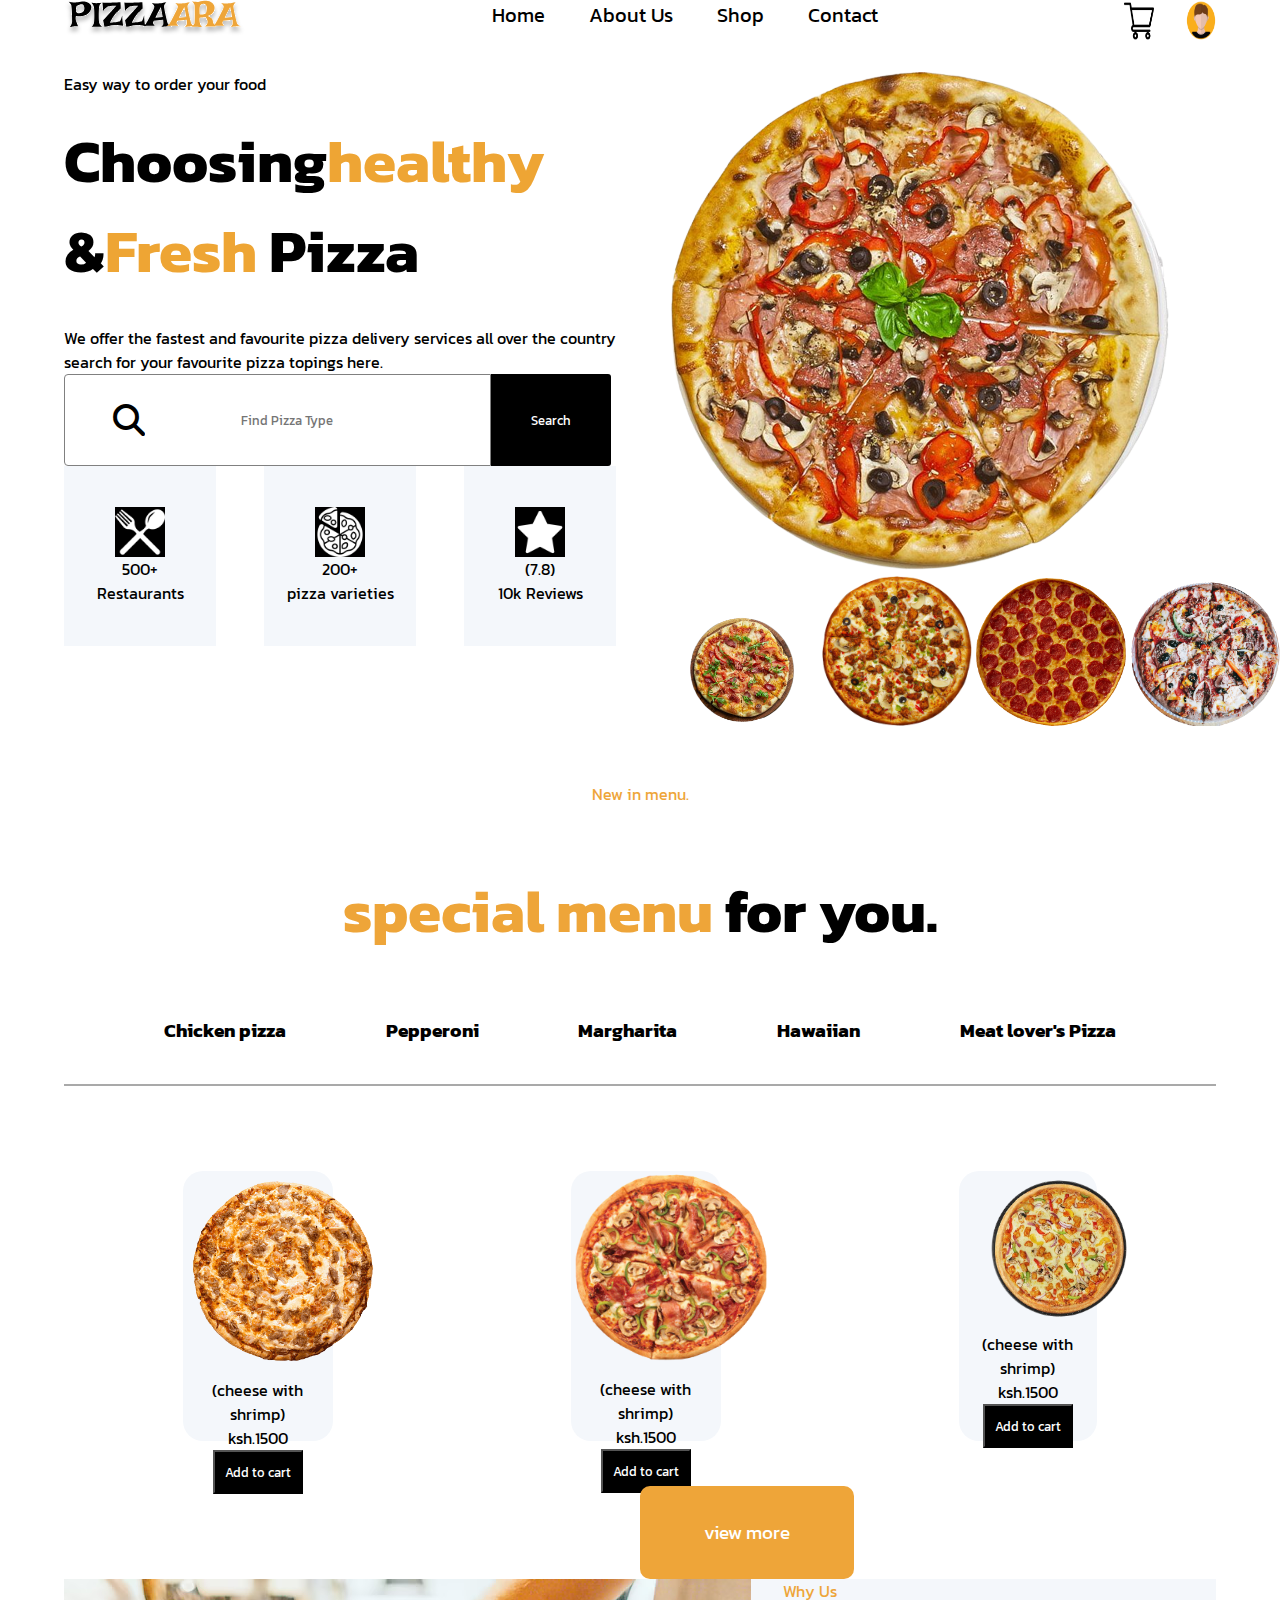
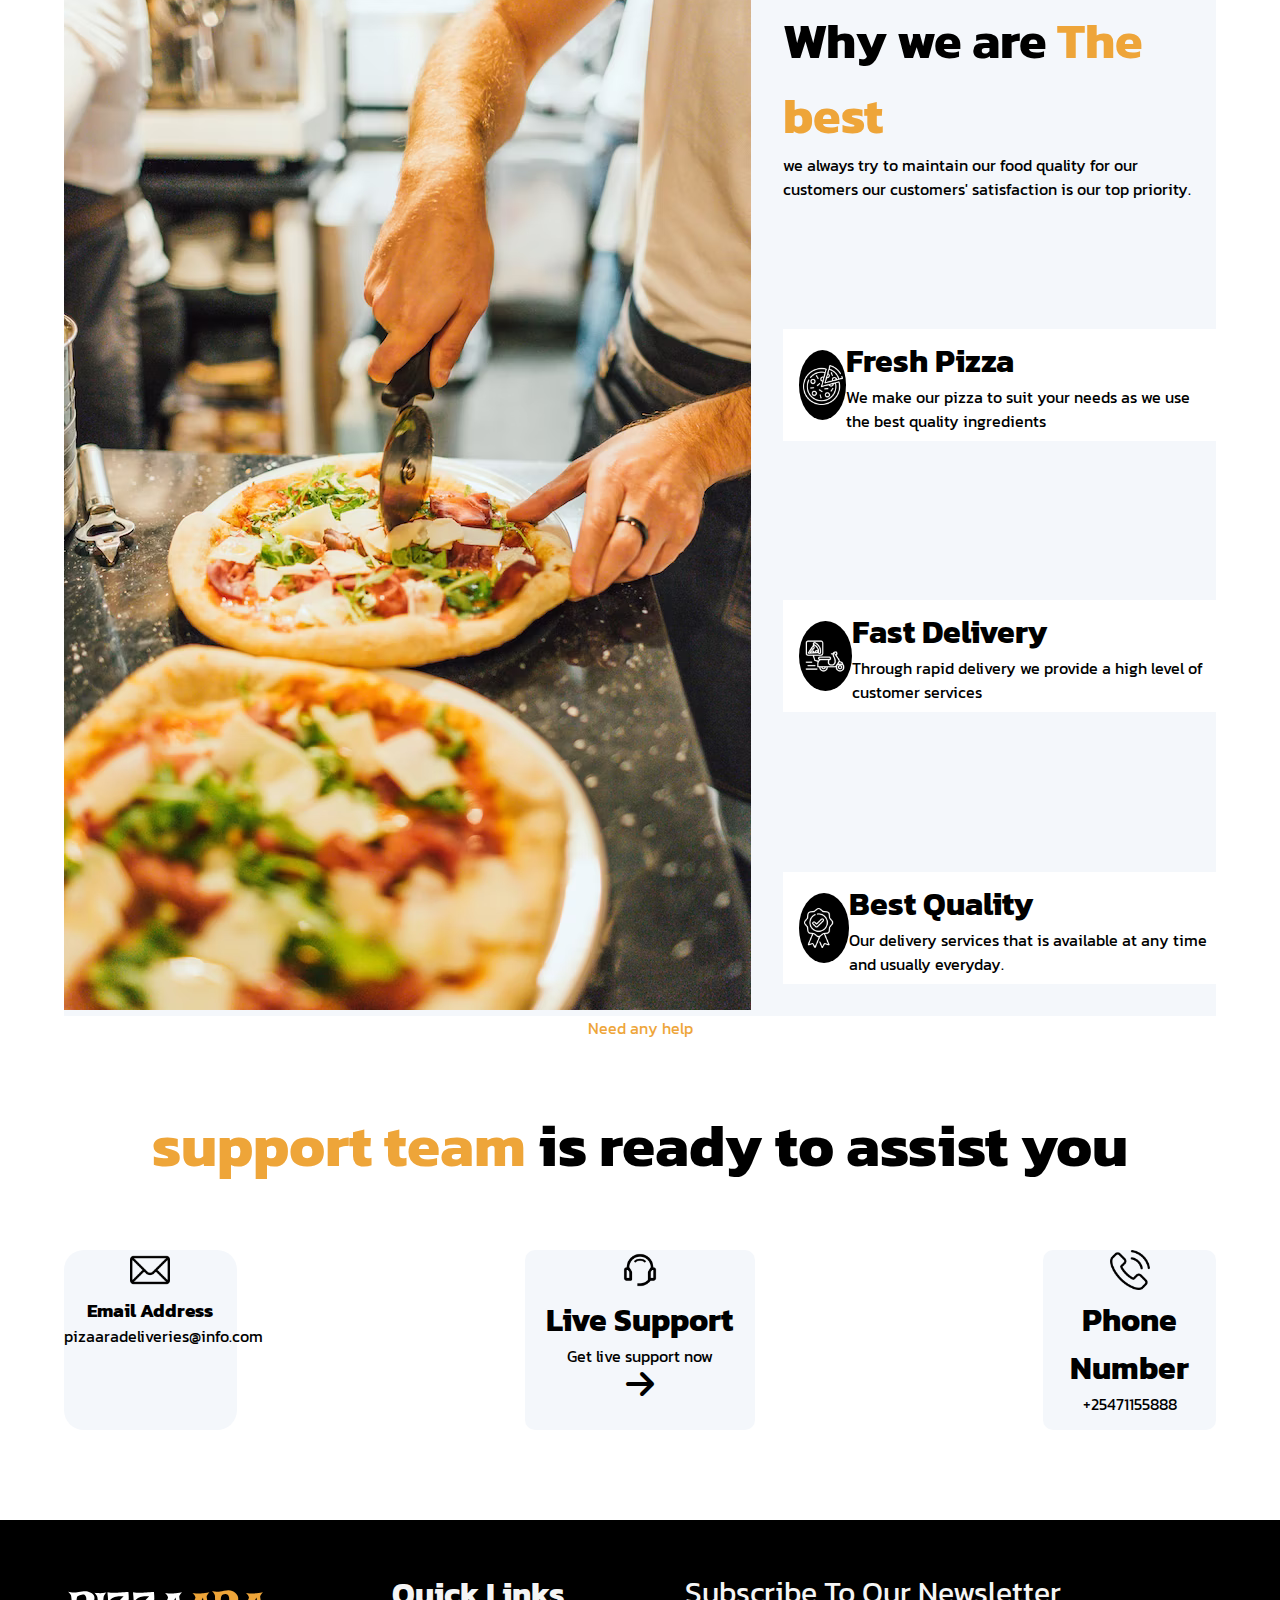
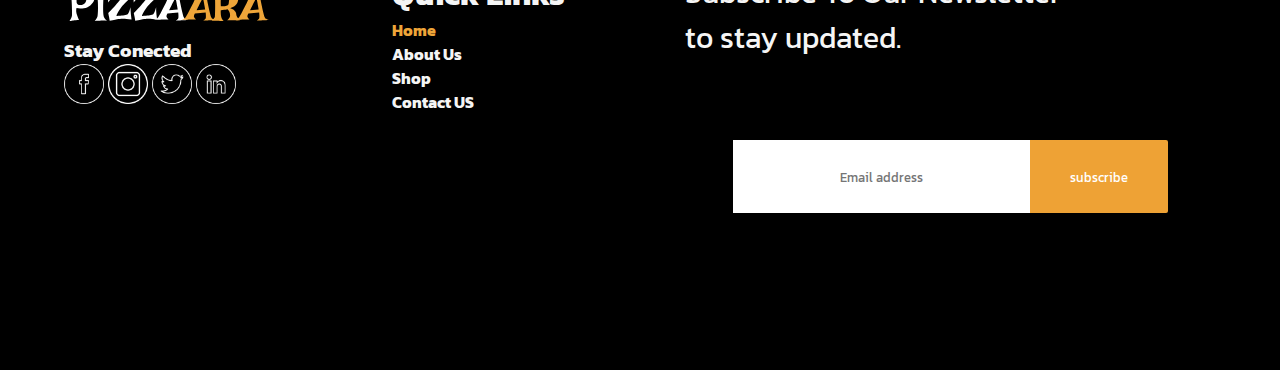
==== commit 40d871c9: "changed image size" ====
--- a/index.html
+++ b/index.html
@@ -17,9 +17,9 @@
             </div>
             <div class="nav__center">
               <ul>
-                <li class="nav__li">Home</li>
+                <li class="nav__li"><a href="/">Home</a></li>
                 <li><a href="#">About Us</a></li>
-                <li><a href="#">Shop</a></li>
+                <li><a href="/shop.html">Shop</a></li>
                 <li><a href="#">Contact</a></li>
               </ul>
             </div>
@@ -79,7 +79,7 @@
       </hero>
      
     </header>
-    <main>
+    
 
       <section class="menu">
         <div class="container">
@@ -128,14 +128,14 @@
       </div>
         </section>
 
-        <section>
-                  <div class="menu__contents">
+        <section class="container"> 
+                  <div class="whyus">
                     
-        <div class="menu__contents__left">
-<img  src="images/why-us.png" alt="why-us image"width="500px">
-        </div>
-
-        <div class="menu__contents__right">
+        <div class="whyus__left">
+<img  src="images/why-us.png"/>
+        </div>
+
+        <div class="whyus_right">
           <div>
             <p class="why">Why Us</p>
             <h1 class="menu__contents__right__h1">Why we are <span style="color: #eea539;">The best</span></h1>
@@ -144,52 +144,54 @@
             </p>
           </div>
 
-<div class="menu__contents__right__content">
-          <div class="menu__contents__right__images">
-            <div class="menu__contents__right__images-img">
-            <img class="image" src="images/fresh-pizza.png" alt="pizza image"width="50px">
-          </div>
-          <div class="menu__contents__right__images-text">
+
+          <div class="card">
+          <div>
+            <img src="images/fresh-pizza.png" width="40" >
+          </div>
+        <div>
             <h1>Fresh Pizza</h1>
             <p>We make our pizza to suit your needs as 
               we use the best quality ingredients
             </p>
-          </div>
-          </div>
-
-          <div class="menu__contents__right__images">
+        </div>
+          </div>
+
+          <div class="card">
             
-            <div class="menu__contents__right__images-img">
-            <img  class="image" src="images/fast-delivery.png" alt="delivery"width="50px">
-          </div>
-          <div class="menu__contents__right__images-text">
+    <div>
+            <img src="images/fast-delivery.png" width="40">
+          
+    </div>
+    <div>
             <h1>Fast Delivery</h1>
             <p>Through rapid delivery we provide a high 
               level of customer services
             </p>
-          </div>
+    </div>
           </div>
           
          
 
-          <div class="menu__contents__right__images">
-            <div class="menu__contents__right__images-img">
-            <img  class="image" src="images/quality.png" alt="quality"width="50px">
-            </div>
-            <div class="menu__contents__right__images-text">
+          <div class="card">
+          <div>
+            <img src="images/quality.png" width="40">
+    
+          </div>
+          <div>
             <h1>Best Quality</h1>
             <p>Our delivery services that is available at
               any time and usually everyday.
             </p>
-          </div>
-          </div>
-        </div>
+        </div>
+          </div>
+        
         </div>
         </div>
         </section>
 
     
-    </main>
+    
 
 <section>
   <div class="section__help">
--- a/css/style.css
+++ b/css/style.css
@@ -2,6 +2,7 @@
 @import url("sections/menu.css");
 @import url("sections/footer.css");
 @import url("sections/help.css");
+@import url("sections/whyus.css");
 
 
 @import url('https://fonts.googleapis.com/css2?family=IBM+Plex+Sans&family=Josefin+Sans&family=Kanit:wght@300&display=swap');
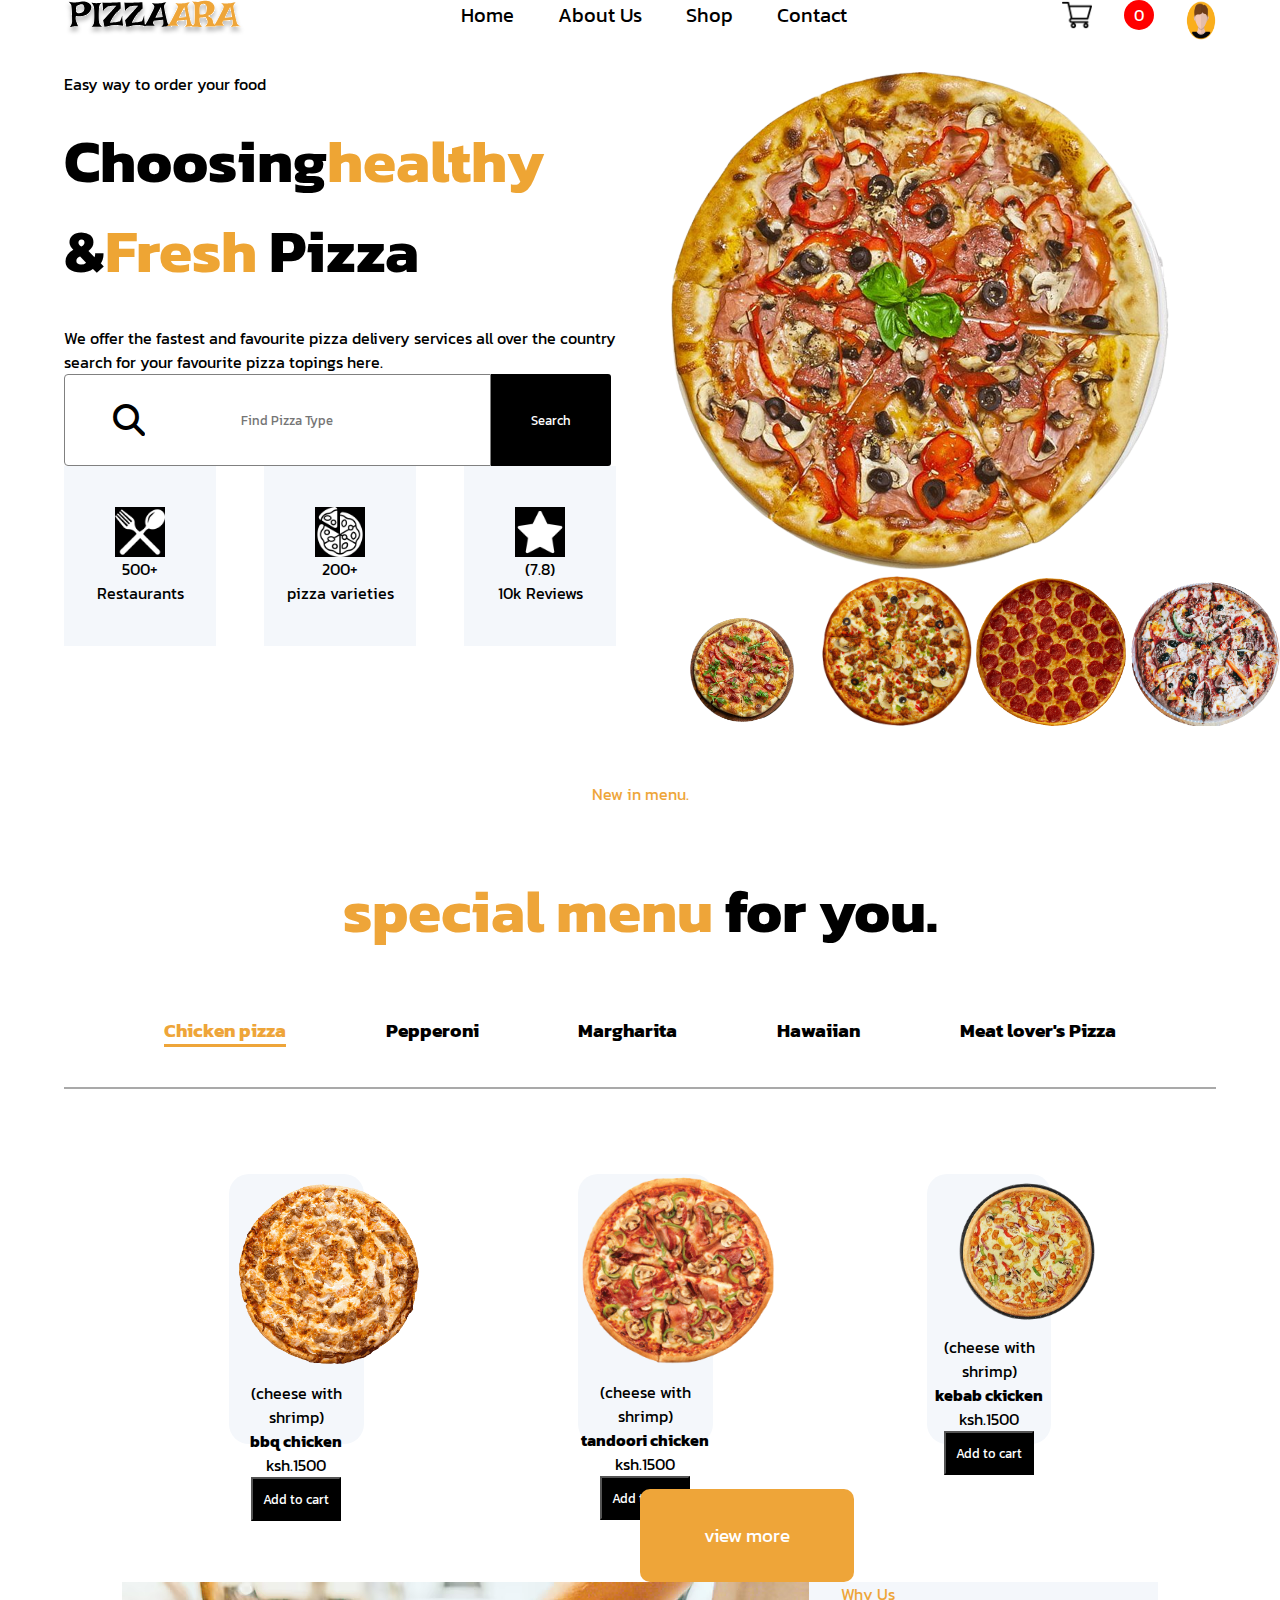
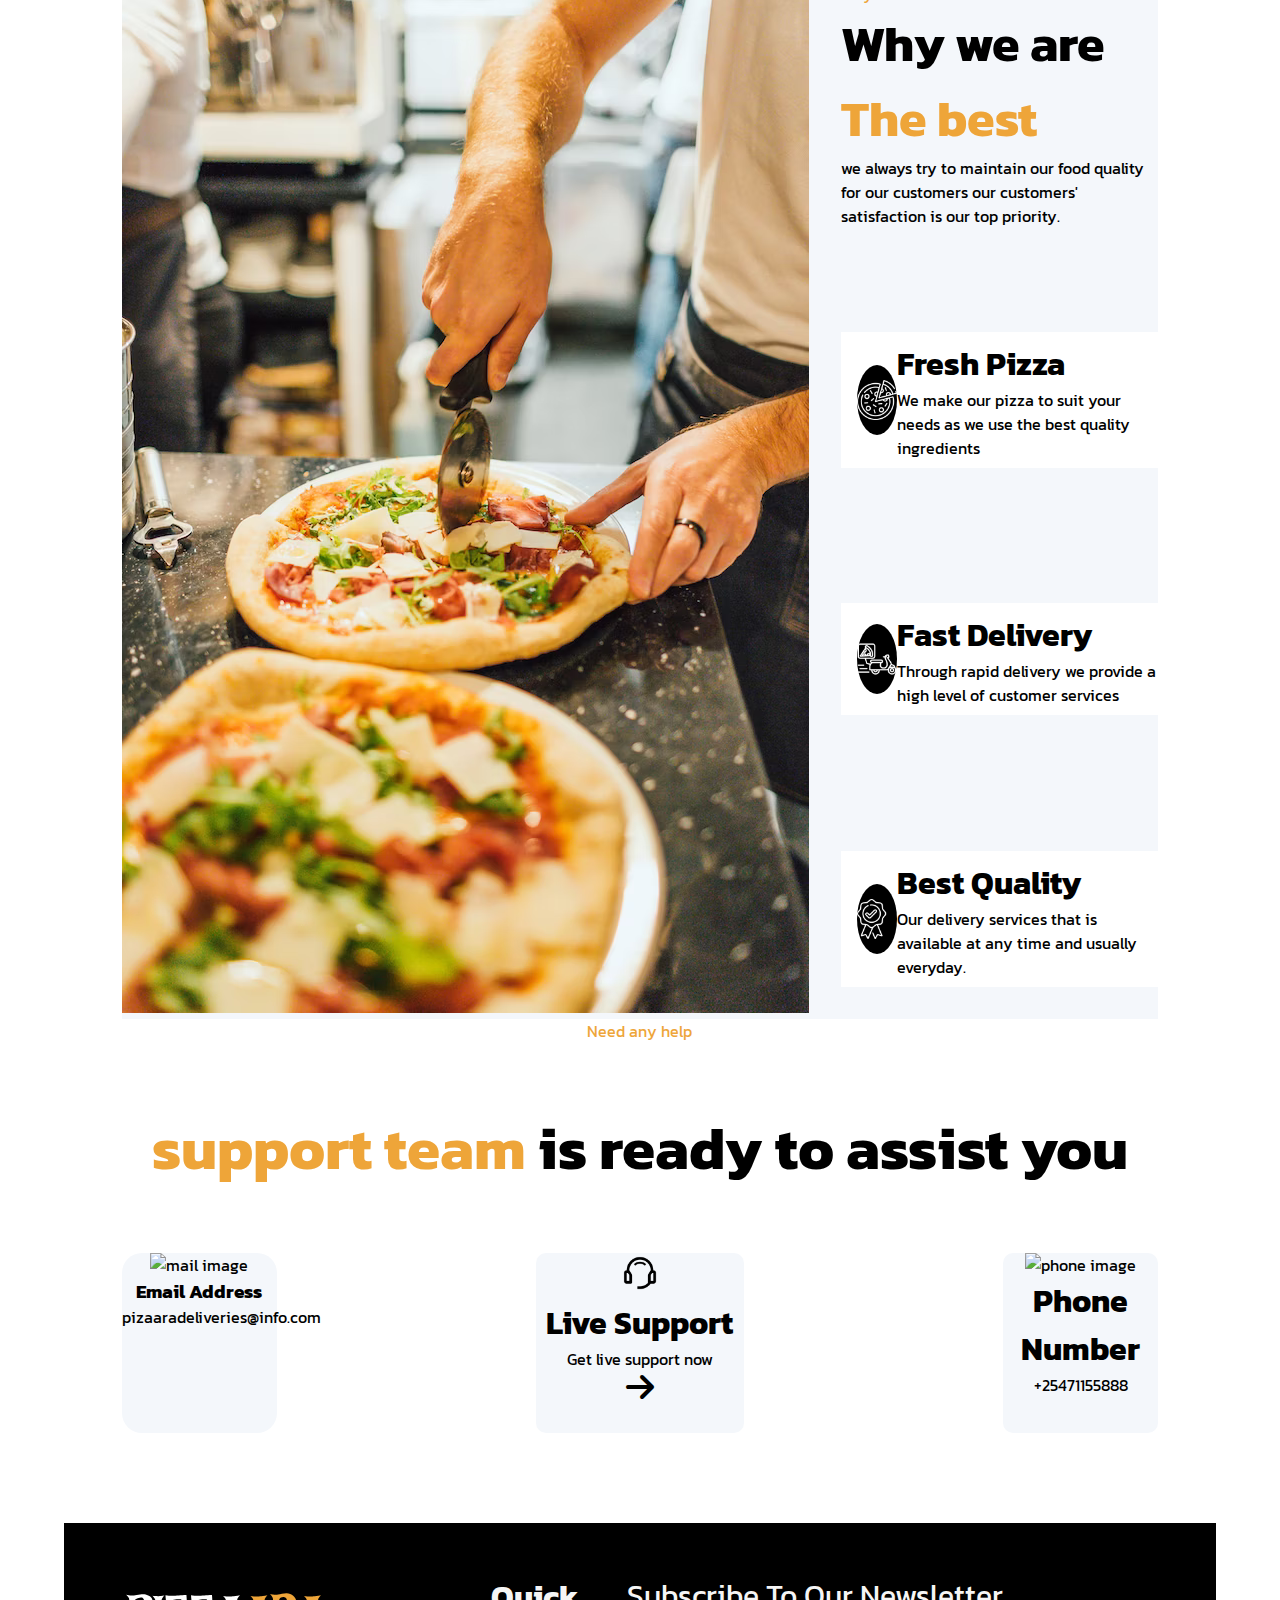
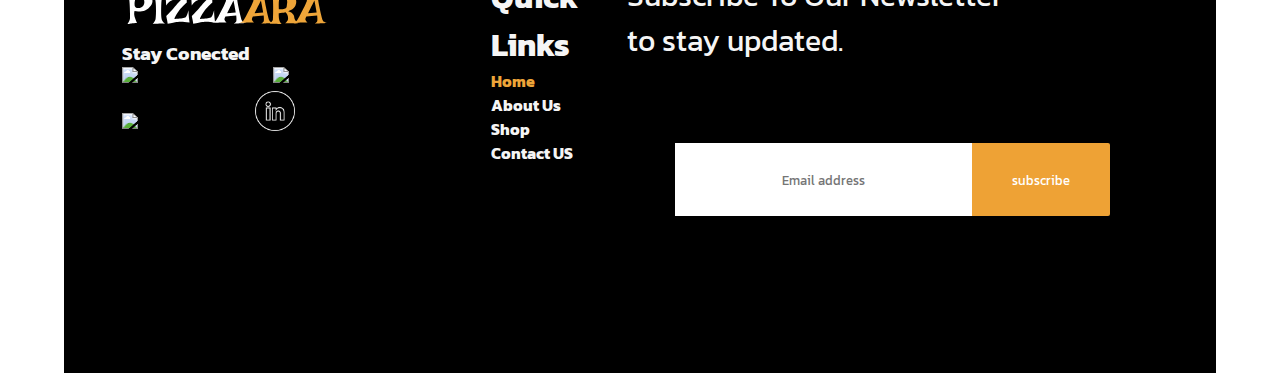
==== commit cba0b531: "interacted with javascript" ====
--- a/index.html
+++ b/index.html
@@ -3,12 +3,15 @@
   <head>
     <meta charset="UTF-8" />
     <meta name="viewport" content="width=device-width, initial-scale=1.0" />
-    <link rel="stylesheet" href="//cdnjs.cloudflare.com/ajax/libs/font-awesome/6.5.1/css/all.min.css">
+    <link
+      rel="stylesheet"
+      href="//cdnjs.cloudflare.com/ajax/libs/font-awesome/6.5.1/css/all.min.css"
+    />
     <link rel="stylesheet" href="css/style.css" />
     <title>pizzara deliveries</title>
   </head>
   <body>
-    <header>
+    <header class="header">
       <nav>
         <div class="container">
           <div class="nav__container">
@@ -24,250 +27,476 @@
               </ul>
             </div>
             <div class="nav__right">
-              <img src="images/shopping-cart.png" alt="cart icon"width="30px">
-              <img src="images/avatar.png" alt="potrait icon" width="30px">
+              <div class="carticon">
+                <img src="images/shopping-cart.png" width="30px" />
+              </div>
+              <div class="countdown"><span>0</span></div>
+              <img src="images/avatar.png" alt="potrait icon" width="30px" />
             </div>
           </div>
         </div>
       </nav>
+      <div class="cartsection-container">
+        <div class="cartsection"></div>
+        <h3 class="cart-total"></h3>
+      </div>
       <hero>
         <div class="hero__left">
-        <p>Easy way to order your food</p>
-        <h1 class="hero__header">Choosing<span class="text__orange">healthy</span><br>&<span class=text__orange>Fresh</span> Pizza</h1>
-        <p class="hero__left__paragraph">We offer the fastest and favourite pizza delivery services all over the country<br>search for your favourite pizza topings here.</p>
-       <form class="form-container">
-        <div class="hero__form">
-        <i class="fa-solid fa-magnifying-glass"></i>
-        <input type="search" placeholder="Find Pizza Type" />
+          <p>Easy way to order your food</p>
+          <h1 class="hero__header">
+            Choosing<span class="text__orange">healthy</span><br />&<span
+              class="text__orange"
+              >Fresh</span
+            >
+            Pizza
+          </h1>
+          <p class="hero__left__paragraph">
+            We offer the fastest and favourite pizza delivery services all over
+            the country<br />search for your favourite pizza topings here.
+          </p>
+          <form class="form-container">
+            <div class="hero__form">
+              <i class="fa-solid fa-magnifying-glass"></i>
+
+              <input type="search" placeholder="Find Pizza Type" />
+            </div>
+            <div>
+              <button class="btn-search">Search</button>
+            </div>
+          </form>
+          <div class="hero__container">
+            <div class="hero__cutlery">
+              <img
+                class="hero__image"
+                src="images/cutlery.png"
+                alt="cutlery image"
+                width="50px"
+              />
+              <p>500+</p>
+              <p>Restaurants</p>
+            </div>
+
+            <div class="hero__pizzasign">
+              <img
+                class="hero__image"
+                src="images/varieties.png"
+                alt="variety of pizza image"
+                width="50px"
+              />
+              <p>200+</p>
+              <p>pizza varieties</p>
+            </div>
+
+            <div class="hero__starsign">
+              <img
+                class="hero__image"
+                src="images/star.png"
+                alt="image of a star sign"
+                width="50px"
+              />
+              <p>(7.8)</p>
+              <p>10k Reviews</p>
+            </div>
+          </div>
         </div>
-<div>
-        <button class="btn-search">Search</button>
-      </div>
-        </form>
-          <div class="hero__container">
-
-        <div class="hero__cutlery">
-          <img class=hero__image src="images/cutlery.png" alt="cutlery image"width="50px">
-          <p>500+</p>
-          <p>Restaurants</p>
+
+        <div class="hero__right">
+          <div class="hero__right__image">
+            <img src="images/hero-pizza.png" alt="pizza image" />
+          </div>
+          <img src="images/pizza-1.png" alt="pizza-1" width="150px" />
+          <img src="images/pizza-2.png" alt="pizza-2" width="150px" />
+          <img src="images/pizza-3.png" alt="pizza-3" width="150px" />
+          <img src="images/pizza-4.png" alt="pizza-4" width="150px" />
+        </div>
+      </hero>
+    </header>
+
+    <section class="menu">
+      <div class="container">
+        <div>
+          <p style="color: #eea539; text-align: center">New in menu.</p>
+          <h1 style="text-align: center; font-size: 60px; margin: 1em 0">
+            <span style="color: #eea539">special menu</span> for you.
+          </h1>
+        </div>
+        <div class="category">
+          <h3 class="select">Chicken pizza</h3>
+          <h3 class="select">Pepperoni</h3>
+          <h3 class="select">Margharita</h3>
+          <h3 class="select">Hawaiian</h3>
+          <h3 class="select">Meat lover's Pizza</h3>
+        </div>
+        <div class="category-border"></div>
+        <!-- </section> -->
+
+        <section>
+          <div class="container">
+            <div class="menu__container chicken">
+              <div class="bbq__image">
+                <img
+                  src="images/barbecue-chicken-pizza.png"
+                  alt="chicken-pizza image"
+                  width="200px"
+                />
+                <p class="text_gray">(cheese with shrimp)</p>
+                <h4>bbq chicken</h4>
+                <p>ksh.1500</p>
+                <button class="image__button">Add to cart</button>
+              </div>
+              <div class="tandoori__image">
+                <img
+                  src="images/tandoori-chicken.png"
+                  alt="tandoori image"
+                  width="200px"
+                />
+                <p class="text_gray">(cheese with shrimp)</p>
+                <h4>tandoori chicken</h4>
+                <p>ksh.1500</p>
+                <button class="image__button">Add to cart</button>
+              </div>
+
+              <div class="kebab__image">
+                <img
+                  src="images/chicken-kebab.png"
+                  alt="kebab pizza"
+                  width="200px"
+                />
+                <p class="text_gray">(cheese with shrimp)</p>
+                <h4>kebab ckicken</h4>
+                <p>ksh.1500</p>
+                <button class="image__button">Add to cart</button>
+              </div>
+            </div>
+
+            <div class="menu__container Pepperoni">
+              <div class="bbq__image">
+                <img
+                  src="images/barbecue-chicken-pizza.png"
+                  alt="chicken-pizza image"
+                  width="200px"
+                />
+                <p class="text_gray">(cheese with shrimp)</p>
+                <h4>bbq Pepperoni</h4>
+                <p>ksh.1500</p>
+                <button class="image__button">Add to cart</button>
+              </div>
+              <div class="tandoori__image">
+                <img
+                  src="images/tandoori-chicken.png"
+                  alt="tandoori image"
+                  width="200px"
+                />
+                <p class="text_gray">(cheese with shrimp)</p>
+                <h4>tandoori Pepperoni</h4>
+                <p>ksh.1500</p>
+                <button class="image__button">Add to cart</button>
+              </div>
+
+              <div class="kebab__image">
+                <img
+                  src="images/chicken-kebab.png"
+                  alt="kebab pizza"
+                  width="200px"
+                />
+                <p class="text_gray">(cheese with shrimp)</p>
+                <h4>kebab Pepperoni</h4>
+                <p>ksh.1500</p>
+                <button class="image__button">Add to cart</button>
+              </div>
+            </div>
+
+            <div class="menu__container Margharita">
+              <div class="bbq__image">
+                <img
+                  src="images/barbecue-chicken-pizza.png"
+                  alt="chicken-pizza image"
+                  width="200px"
+                />
+                <p class="text_gray">(cheese with shrimp)</p>
+                <h4>bbq Margharita</h4>
+                <p>ksh.1500</p>
+                <button class="image__button">Add to cart</button>
+              </div>
+              <div class="tandoori__image">
+                <img
+                  src="images/tandoori-chicken.png"
+                  alt="tandoori image"
+                  width="200px"
+                />
+                <p class="text_gray">(cheese with shrimp)</p>
+                <h4>tandoori Margharita</h4>
+                <p>ksh.1500</p>
+                <button class="image__button">Add to cart</button>
+              </div>
+
+              <div class="kebab__image">
+                <img
+                  src="images/chicken-kebab.png"
+                  alt="kebab pizza"
+                  width="200px"
+                />
+                <p class="text_gray">(cheese with shrimp)</p>
+                <h4>kebab Margharita</h4>
+                <p>ksh.1500</p>
+                <button class="image__button">Add to cart</button>
+              </div>
+            </div>
+
+            <div class="menu__container Hawaiian">
+              <div class="bbq__image">
+                <img
+                  src="images/barbecue-chicken-pizza.png"
+                  alt="chicken-pizza image"
+                  width="200px"
+                />
+                <p class="text_gray">(cheese with shrimp)</p>
+                <h4>bbq Hawaiian</h4>
+                <p>ksh.1500</p>
+                <button class="image__button">Add to cart</button>
+              </div>
+              <div class="tandoori__image">
+                <img
+                  src="images/tandoori-chicken.png"
+                  alt="tandoori image"
+                  width="200px"
+                />
+                <p class="text_gray">(cheese with shrimp)</p>
+                <h4>tandoori Hawaiian</h4>
+                <p>ksh.1500</p>
+                <button class="image__button">Add to cart</button>
+              </div>
+
+              <div class="kebab__image">
+                <img
+                  src="images/chicken-kebab.png"
+                  alt="kebab pizza"
+                  width="200px"
+                />
+                <p class="text_gray">(cheese with shrimp)</p>
+                <h4>kebab Hawaiian</h4>
+                <p>ksh.1500</p>
+                <button class="image__button">Add to cart</button>
+              </div>
+            </div>
+
+            <div class="menu__container meat">
+              <div class="bbq__image">
+                <img
+                  src="images/barbecue-chicken-pizza.png"
+                  alt="chicken-pizza image"
+                  width="200px"
+                />
+                <p class="text_gray">(cheese with shrimp)</p>
+                <h4>bbq meat</h4>
+                <p>ksh.1500</p>
+                <button class="image__button">Add to cart</button>
+              </div>
+              <div class="tandoori__image">
+                <img
+                  src="images/tandoori-chicken.png"
+                  alt="tandoori image"
+                  width="200px"
+                />
+                <p class="text_gray">(cheese with shrimp)</p>
+                <h4>tandoori meat</h4>
+                <p>ksh.1500</p>
+                <button class="image__button">Add to cart</button>
+              </div>
+
+              <div class="kebab__image">
+                <img
+                  src="images/chicken-kebab.png"
+                  alt="kebab pizza"
+                  width="200px"
+                />
+                <p class="text_gray">(cheese with shrimp)</p>
+                <h4>kebab meat</h4>
+                <p>ksh.1500</p>
+                <button class="image__button">Add to cart</button>
+              </div>
+            </div>
+
+            <div>
+              <button class="button__menu">view more</button>
+            </div>
+          </div>
+        </section>
+
+        <section class="container">
+          <div class="whyus">
+            <div class="whyus__left">
+              <img src="images/why-us.png" />
+            </div>
+
+            <div class="whyus_right">
+              <div>
+                <p class="why">Why Us</p>
+                <h1 class="menu__contents__right__h1">
+                  Why we are <span style="color: #eea539">The best</span>
+                </h1>
+                <p>
+                  we always try to maintain our food quality for our customers
+                  our customers' satisfaction is our top priority.
+                </p>
+              </div>
+
+              <div class="card">
+                <div>
+                  <img src="images/fresh-pizza.png" width="40" />
+                </div>
+                <div>
+                  <h1>Fresh Pizza</h1>
+                  <p>
+                    We make our pizza to suit your needs as we use the best
+                    quality ingredients
+                  </p>
+                </div>
+              </div>
+
+              <div class="card">
+                <div>
+                  <img src="images/fast-delivery.png" width="40" />
+                </div>
+                <div>
+                  <h1>Fast Delivery</h1>
+                  <p>
+                    Through rapid delivery we provide a high level of customer
+                    services
+                  </p>
+                </div>
+              </div>
+
+              <div class="card">
+                <div>
+                  <img src="images/quality.png" width="40" />
+                </div>
+                <div>
+                  <h1>Best Quality</h1>
+                  <p>
+                    Our delivery services that is available at any time and
+                    usually everyday.
+                  </p>
+                </div>
+              </div>
+            </div>
+          </div>
+        </section>
+
+        <section>
+          <div class="section__help">
+            <div class="container">
+              <div>
+                <p style="color: #eea539; text-align: center">
+                  <span style="color: #eea539">Need any help</span>
+                </p>
+                <h1 style="text-align: center; font-size: 60px; margin: 1em 0">
+                  <span style="color: #eea539">support team</span> is ready to
+                  assist you
+                </h1>
+              </div>
+              <div class="help__contents">
+                <div class="help__mail">
+                  <div>
+                    <img src="images/mail.png" alt="mail image" width="40px" />
                   </div>
-
-<div class="hero__pizzasign">
-  <img class="hero__image" src="images/varieties.png" alt="variety of pizza image"width="50px">
-  <p>200+</p>
-  <p>pizza varieties</p>
-</div>
-
-<div class="hero__starsign">
-<img class="hero__image" src="images/star.png" alt="image of a star sign"width="50px">
-<p>(7.8)</p>
-<p>10k Reviews</p>
-</div>
-</div>
-                </div>
-      
-      <div class="hero__right">
-        <div class="hero__right__image">
-          <img src="images/hero-pizza.png" alt="pizza image">
-        </div>
-          <img src="images/pizza-1.png" alt="pizza-1"width="150px">
-          <img src="images/pizza-2.png" alt="pizza-2"width="150px">
-          <img src="images/pizza-3.png" alt="pizza-3"width="150px">
-          <img src="images/pizza-4.png" alt="pizza-4"width="150px">
-        </div>
-      
-      </hero>
-     
-    </header>
-    
-
-      <section class="menu">
-        <div class="container">
-          <div>
-        
-          <p style="color:#eea539;text-align: center;">New in menu.</p>
-          <h1 style="text-align: center;font-size:60px;margin:1em 0;"><span style="color:#eea539">special menu</span> for you.</h1>
+                  <h3>Email Address</h3>
+                  <p>pizaaradeliveries@info.com</p>
+                </div>
+
+                <div class="help__support">
+                  <div>
+                    <img
+                      src="images/live-support.png"
+                      alt="live-support image"
+                      width="40px"
+                    />
+                  </div>
+                  <h1>Live Support</h1>
+                  <p>Get live support now</p>
+                  <i class="fa-solid fa-arrow-right"></i>
+                </div>
+
+                <div class="help__phone">
+                  <div>
+                    <img
+                      src="images/phone.png"
+                      alt="phone image"
+                      width="40px"
+                    />
+                  </div>
+                  <h1>Phone Number</h1>
+                  <p>+25471155888</p>
+                </div>
+              </div>
+            </div>
           </div>
-          <div class="category">
-           <h3>Chicken pizza</h3>
-          <h3>Pepperoni</h3>
-          <h3>Margharita</h3>
-          <h3>Hawaiian</h3>
-          <h3>Meat lover's Pizza</h3>
-          </div>
-          <div class="category-border"></div>
         </section>
 
-        <section>
-<div class="container">
-<div class="menu__container">
-          <div class="bbq__image">
-          <img src="images/barbecue-chicken-pizza.png" alt="chicken-pizza image"width=200px>
-          <P class="text_gray">(cheese with shrimp)</p>
-            <p>ksh.1500</p>
-            <button class="image__button">Add to cart</button>
-
-          </div>
-          <div class="tandoori__image">
-            <img src="images/tandoori-chicken.png" alt="tandoori image"width=200px>
-            <p class="text_gray">(cheese with shrimp)</p>
-            <p>ksh.1500</p>
-            <button class="image__button">Add to cart</button>
-          </div>
-
-          <div class="kebab__image">
-            <img src="images/chicken-kebab.png" alt="kebab pizza"width=200px>
-            <p class="text_gray">(cheese with shrimp)</p>
-            <p>ksh.1500</p>
-            <button class="image__button">Add to cart</button>
-          </div>
-</div>
-        <div>
-        <button class="button__menu" >view more</button>
-        </div>
-      </div>
-        </section>
-
-        <section class="container"> 
-                  <div class="whyus">
-                    
-        <div class="whyus__left">
-<img  src="images/why-us.png"/>
-        </div>
-
-        <div class="whyus_right">
-          <div>
-            <p class="why">Why Us</p>
-            <h1 class="menu__contents__right__h1">Why we are <span style="color: #eea539;">The best</span></h1>
-            <p>we always try to maintain our food quality for our customers
-              our customers' satisfaction is our top priority.
-            </p>
-          </div>
-
-
-          <div class="card">
-          <div>
-            <img src="images/fresh-pizza.png" width="40" >
-          </div>
-        <div>
-            <h1>Fresh Pizza</h1>
-            <p>We make our pizza to suit your needs as 
-              we use the best quality ingredients
-            </p>
-        </div>
-          </div>
-
-          <div class="card">
-            
-    <div>
-            <img src="images/fast-delivery.png" width="40">
-          
-    </div>
-    <div>
-            <h1>Fast Delivery</h1>
-            <p>Through rapid delivery we provide a high 
-              level of customer services
-            </p>
-    </div>
-          </div>
-          
-         
-
-          <div class="card">
-          <div>
-            <img src="images/quality.png" width="40">
-    
-          </div>
-          <div>
-            <h1>Best Quality</h1>
-            <p>Our delivery services that is available at
-              any time and usually everyday.
-            </p>
-        </div>
-          </div>
-        
-        </div>
-        </div>
-        </section>
-
-    
-    
-
-<section>
-  <div class="section__help">
-  <div class="container">
-    
-      <div>
-          <p style="color:#eea539;text-align:center;"><span style="color: #eea539">Need any help</span></p>
-          <h1 style="text-align: center;font-size: 60px;margin:1em 0;"><span style="color: #eea539;">support team</span> is ready to assist you</h1>
-      </div>
-    <div class="help__contents">
-        <div class="help__mail">
-          <div>
-          <img src="images/mail.png" alt="mail image"width="40px">
-          </div>
-          <h3>Email Address</h3>
-          <p>pizaaradeliveries@info.com</p>
-        </div>
-    
-        <div class="help__support">
-          <div>
-          <img src="images/live-support.png" alt="live-support image"width="40px">
-          </div>
-          <h1>Live Support</h1>
-          <p>Get live support now</p>
-          <i class="fa-solid fa-arrow-right"></i>
-        </div>
-    
-        <div class="help__phone">
-          <div>
-         <img src="images/phone.png" alt="phone image"width="40px">
-          </div>
-         <h1>Phone Number</h1>
-         <p>+25471155888</p>
-        </div>
-    </div>
-  </div>
-</div>
-</section>
-    
-    <footer>
-
-    <section>
-      <div class="footer__container">
-        <div class="footer__contents">
-      <div class="footer__left">
-        <img class="footer__image" src="images/logo_light.svg" alt="logo image">
-        <h3>Stay Conected</h3>
-        <img class="footer__image" src="images/facebook.png" alt="facebook__image"width="40px">
-        <img class="footer__image" src="images/instagram.png" alt="instagram image"width="40px">
-        <img class="footer__image" src="images/twitter.png" alt="twitter__image"width="40px">
-        <img class="footer__image" src="images/linkedin.png" alt="linked__image"width="40px">
-
-      </div>
-
-      <div class="footer__center">
-        <h1>Quick Links</h1>
-        <h4 style="color: #eea539;">Home</h4>
-        <h4>About Us</h4>
-        <h4>Shop</h4>
-        <h4>Contact US</h4>
-      </div>
-
-      <div class="footer__right">
-        <p class="footer__right__paragraph" style="font-size: 30px;">Subscribe To Our Newsletter<br> 
-          to stay updated.</p>
-          <form class="footer__right__container">
-            <div class="footer__form">
-              <input type="subscribe" placeholder="Email address"> 
-        <button class="btn__subscribe">subscribe</button>
-         </div>
-      </form>
-      </div>
-        </div>
+        <footer>
+          <section>
+            <div class="footer__container">
+              <div class="footer__contents">
+                <div class="footer__left">
+                  <img
+                    class="footer__image"
+                    src="images/logo_light.svg"
+                    alt="logo image"
+                  />
+                  <h3>Stay Conected</h3>
+                  <img
+                    class="footer__image"
+                    src="images/facebook.png"
+                    alt="facebook__image"
+                    width="40px"
+                  />
+                  <img
+                    class="footer__image"
+                    src="images/instagram.png"
+                    alt="instagram image"
+                    width="40px"
+                  />
+                  <img
+                    class="footer__image"
+                    src="images/twitter.png"
+                    alt="twitter__image"
+                    width="40px"
+                  />
+                  <img
+                    class="footer__image"
+                    src="images/linkedin.png"
+                    alt="linked__image"
+                    width="40px"
+                  />
+                </div>
+
+                <div class="footer__center">
+                  <h1>Quick Links</h1>
+                  <h4 style="color: #eea539">Home</h4>
+                  <h4>About Us</h4>
+                  <h4>Shop</h4>
+                  <h4>Contact US</h4>
+                </div>
+
+                <div class="footer__right">
+                  <p class="footer__right__paragraph" style="font-size: 30px">
+                    Subscribe To Our Newsletter<br />
+                    to stay updated.
+                  </p>
+                  <form class="footer__right__container">
+                    <div class="footer__form">
+                      <input type="subscribe" placeholder="Email address" />
+                      <button class="btn__subscribe">subscribe</button>
+                    </div>
+                  </form>
+                </div>
+              </div>
+            </div>
+          </section>
+        </footer>
       </div>
     </section>
-
-    </footer>
+    <script src="js/script.js"></script>
+    <script src="js/cart.js"></script>
   </body>
 </html>
--- a/css/style.css
+++ b/css/style.css
@@ -36,4 +36,32 @@
     
   }
 }
+.countdown{
+  background-color: red;
+  width: 30px;
+  height: 30px;
+  text-align: center;
+  border-radius: 50px;
+  display: flex;
+  justify-content: center;
+  align-items: center;
+  color: #fff;
 
+}
+.cartsection-container{
+  /* width: 200px; */
+  background-color: #EEA534;
+  min-height: 20vh;
+  right:5%;
+  position:absolute;
+  
+}
+.header{
+  position: relative;
+}
+.show__cart{
+  width:500px;
+}
+
+
+
